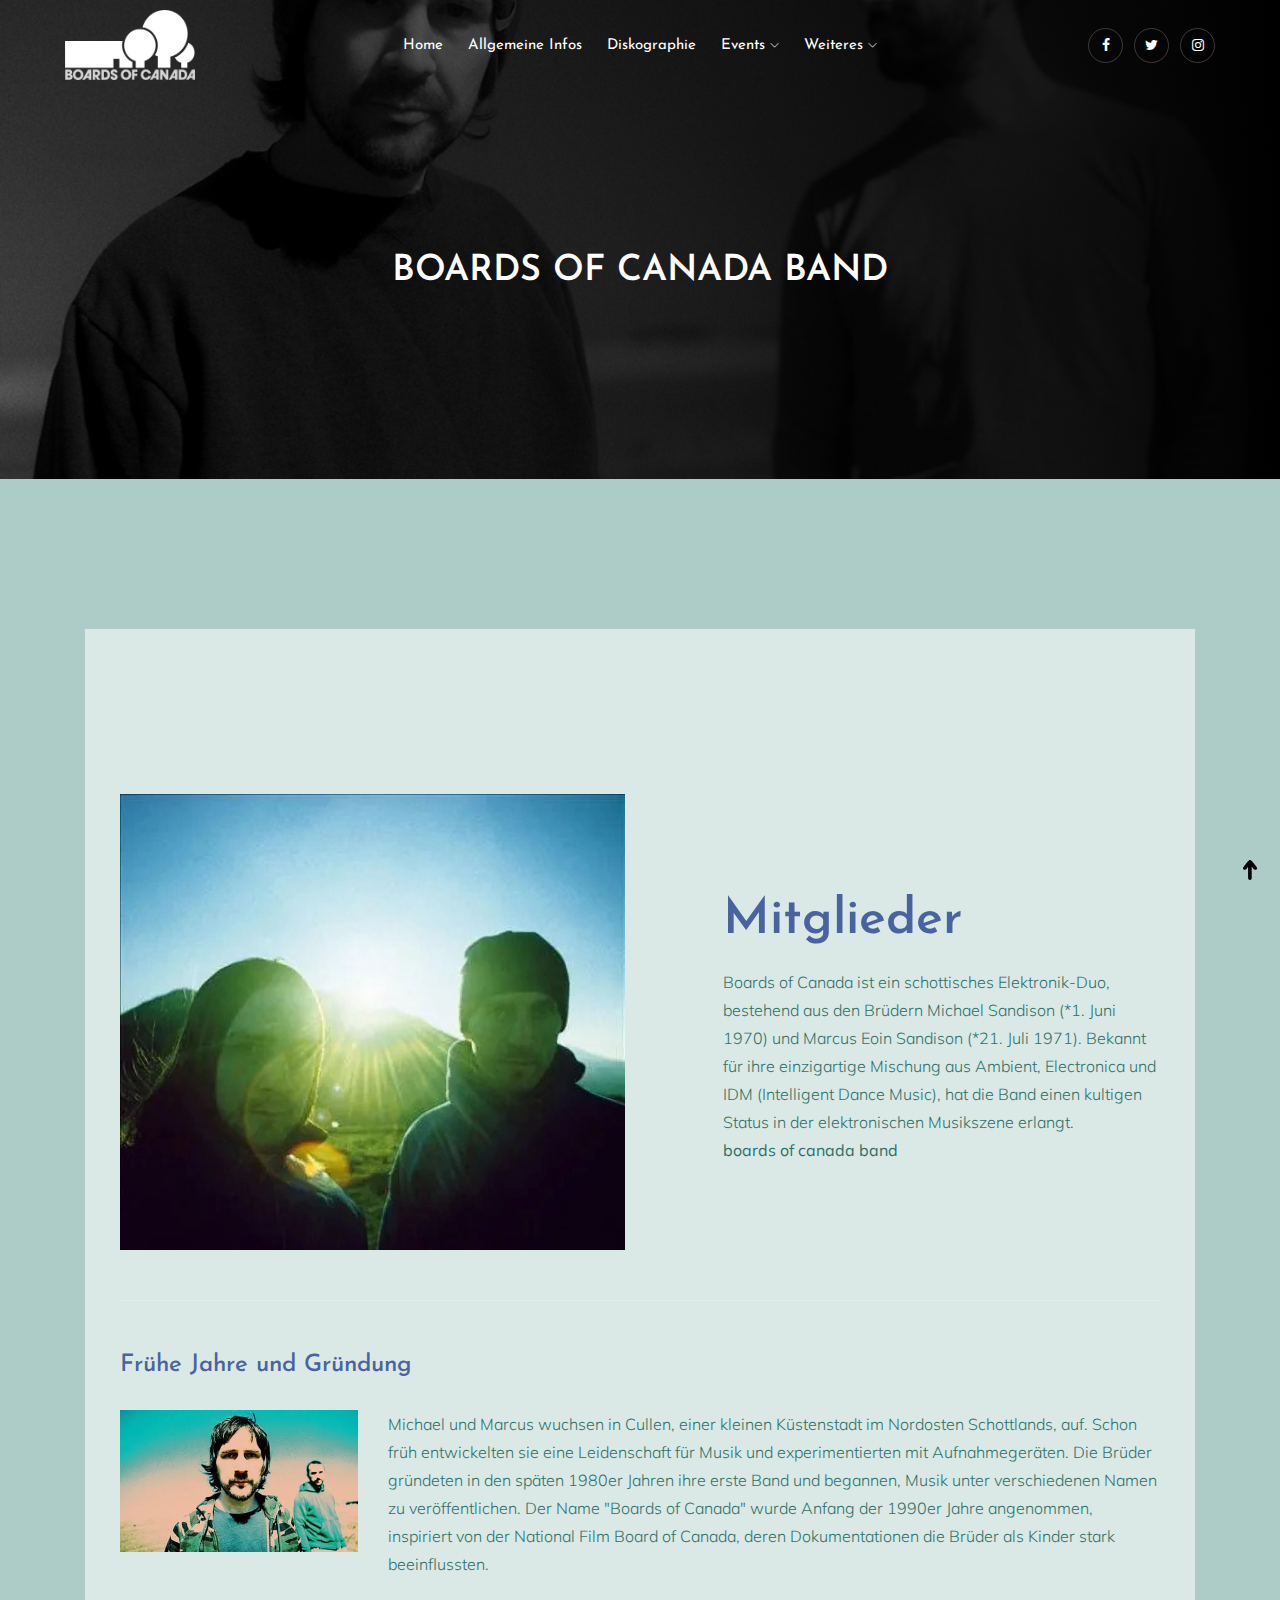
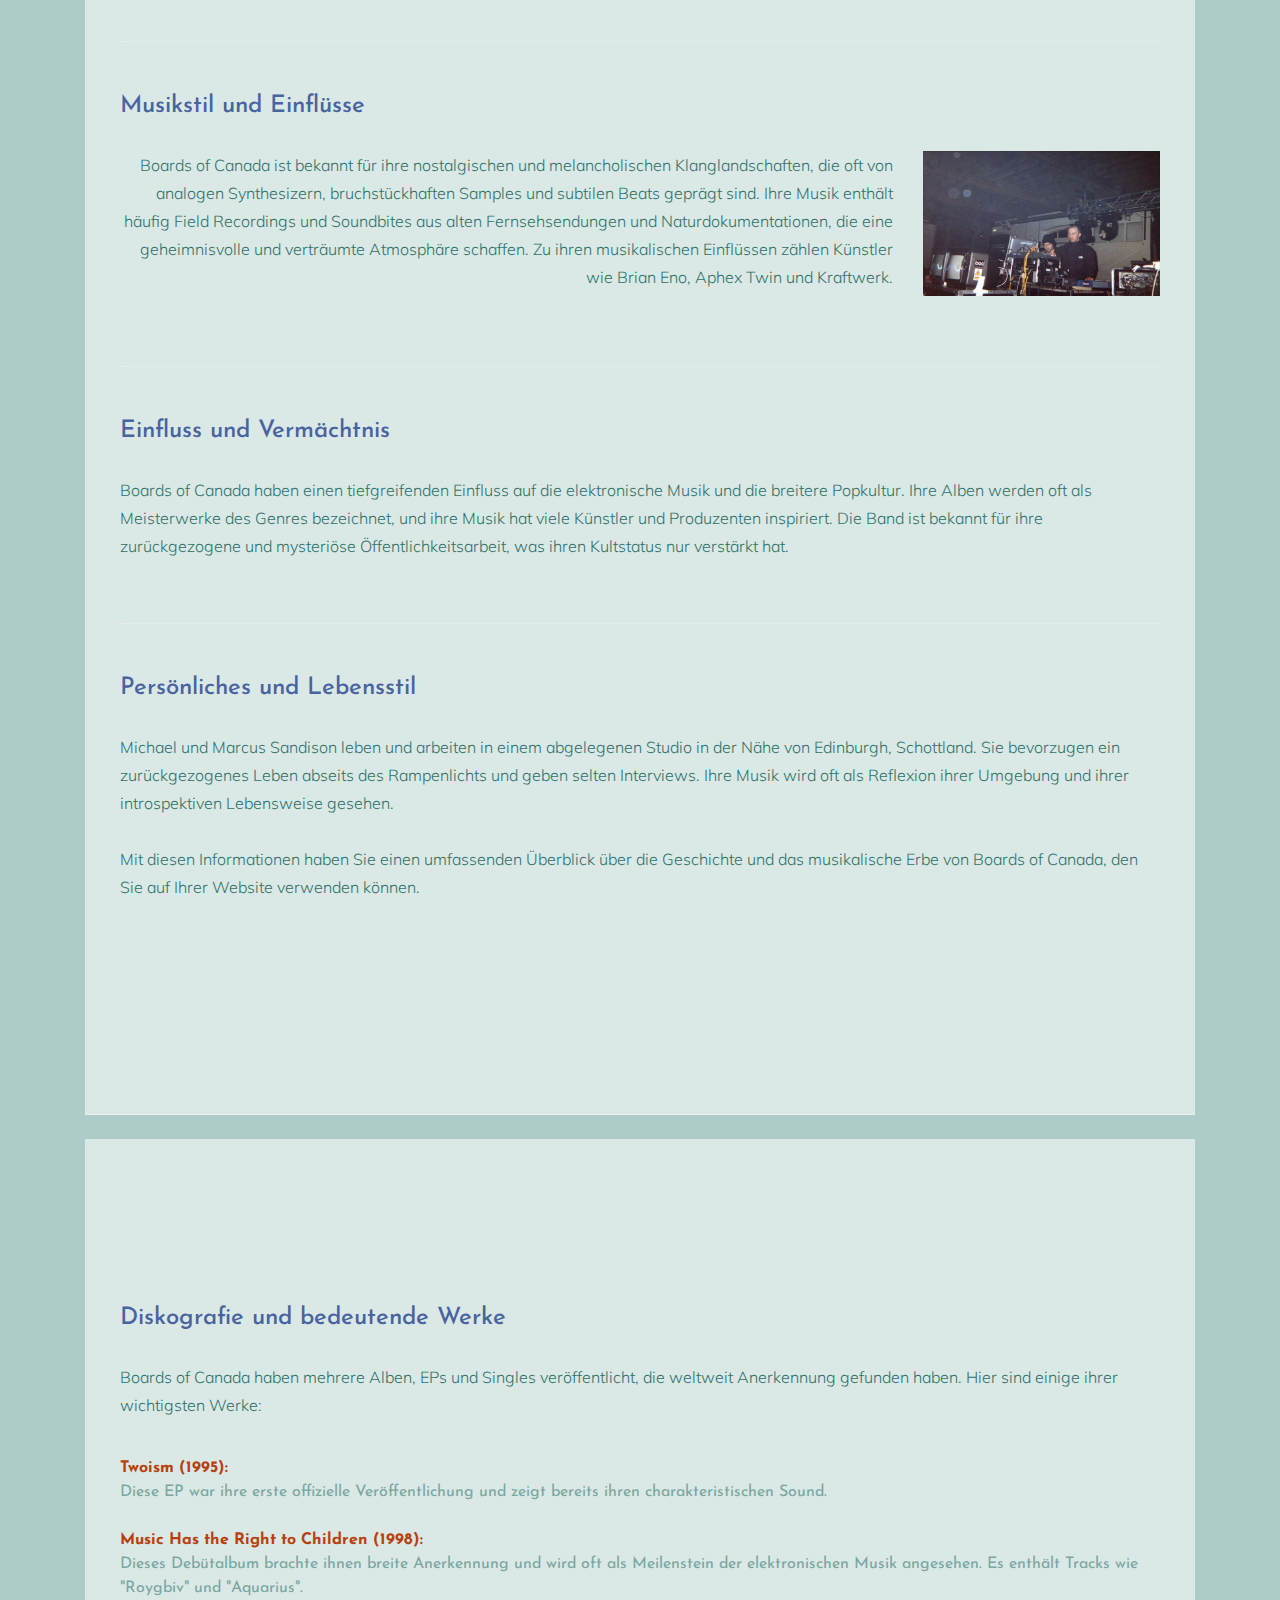
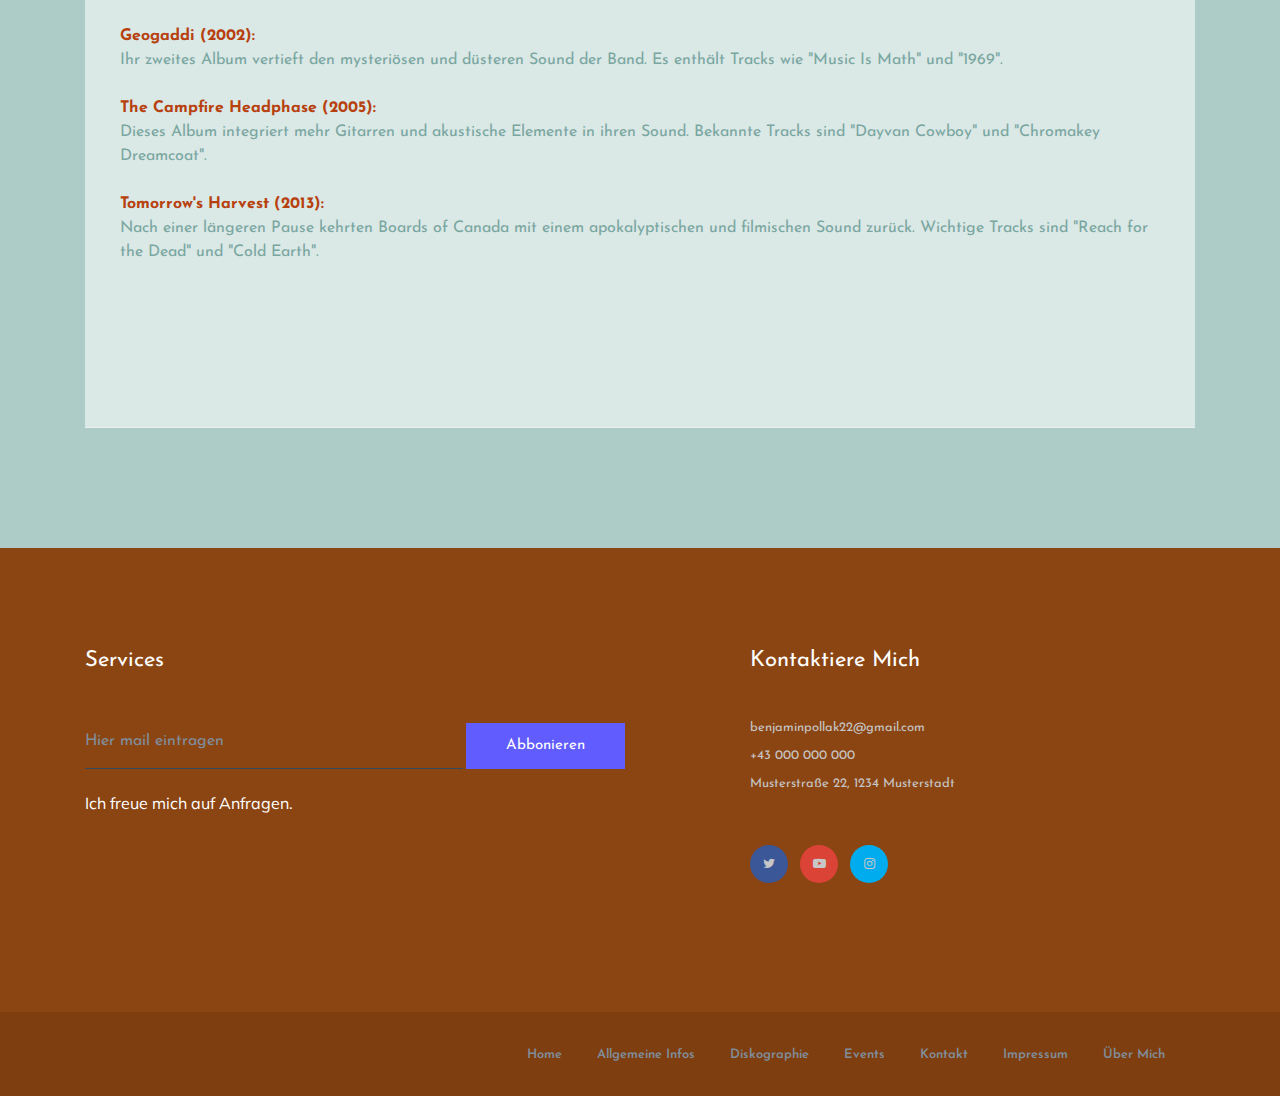
==== about.html @ 8b359d1c "first commit" ====
<!doctype html>
<html lang="zxx">

<head>
    <meta charset="utf-8">
    <meta http-equiv="x-ua-compatible" content="ie=edge">
    <title>Allgemeine Infos | Boards of Canada</title>
    <meta name="description" content="">
    <meta name="viewport" content="width=device-width, initial-scale=1">

    <!-- <link rel="manifest" href="site.webmanifest"> -->
    <link rel="shortcut icon" type="image/x-icon" href="img/logo.png">
    <!-- Place favicon.ico in the root directory -->

    <!-- CSS here -->
    <link rel="stylesheet" href="css/bootstrap.min.css">
    <!-- <link rel="stylesheet" href="css/owl.carousel.min.css"> -->
    <!-- <link rel="stylesheet" href="css/magnific-popup.css"> -->
    <link rel="stylesheet" href="css/font-awesome.min.css">
    <link rel="stylesheet" href="css/themify-icons.css">
    <link rel="stylesheet" href="css/nice-select.css">
    <link rel="stylesheet" href="css/audioplayer.css">
    <link rel="stylesheet" href="css/flaticon.css">
    <link rel="stylesheet" href="css/gijgo.css">
    <link rel="stylesheet" href="css/animate.css">
    <link rel="stylesheet" href="css/slick.css">
    <link rel="stylesheet" href="css/slicknav.css">
    <link rel="stylesheet" href="css/style.css">
    <link rel="stylesheet" href="css/scroll.css">

    <script src="js/scrolltotop.js"></script>
    <script src="js/getcontent.js"></script>
    <script src="https://code.jquery.com/jquery-3.3.1.slim.min.js"
        integrity="sha384-q8i/X+965DzO0rT7abK41JStQIAqVgRVzpbzo5smXKp4YfRvH+8abtTE1Pi6jizo" crossorigin="anonymous">
        </script>
    <script src="js/vendor/modernizr-3.5.0.min.js"></script>
    <script src="js/vendor/jquery-1.12.4.min.js"></script>
    <script src="js/popper.min.js"></script>
    <script src="js/bootstrap.min.js"></script>
    <script src="js/owl.carousel.min.js"></script>
    <script src="js/isotope.pkgd.min.js"></script>
    <script src="js/ajax-form.js"></script>
    <script src="js/waypoints.min.js"></script>
    <script src="js/jquery.counterup.min.js"></script>
    <script src="js/imagesloaded.pkgd.min.js"></script>
    <script src="js/audioplayer.js"></script>
    <script src="js/scrollIt.js"></script>
    <script src="js/jquery.scrollUp.min.js"></script>
    <script src="js/wow.min.js"></script>
    <script src="js/nice-select.min.js"></script>
    <script src="js/jquery.slicknav.min.js"></script>
    <script src="js/jquery.magnific-popup.min.js"></script>
    <script src="js/plugins.js"></script>
    <script src="js/gijgo.min.js"></script>
    <script src="js/slick.min.js"></script>
    <!--contact js-->
    <script src="js/contact.js"></script>
    <script src="js/jquery.ajaxchimp.min.js"></script>
    <script src="js/jquery.form.js"></script>
    <script src="js/jquery.validate.min.js"></script>
    <script src="js/mail-script.js"></script>
    <script src="js/main.js"></script>
    <!-- <link rel="stylesheet" href="css/responsive.css"> -->
</head>

<body>
    <header id="header"></header>

    <!-- bradcam_area  -->
    <div class="bradcam_area breadcam_bg_2">
        <div class="container">
            <div class="row">
                <div class="col-xl-12">
                    <div class="bradcam_text text-center">
                        <h1>Boards of Canada Band</h1>
                    </div>
                </div>
            </div>
        </div>
    </div>
    <!--/ bradcam_area  -->


    <!-- about_area  -->
    <div class="about_area">
        <div class="container box_1170">
            <div class="container box_1170 music_area music_gallery inc_padding">
                <div class="row align-items-center" style="padding: 20px;">
                    <div class="col-xl-6 col-md-6">
                        <div class="about_thumb">
                            <img class="img-fluid" src="img/boardsofcanada_green (1).jpg" alt="">
                        </div>
                    </div>
                    <div class="col-xl-6 col-md-6">
                        <div class="about_info">
                            <h3>Mitglieder</h3>
                            <p>Boards of Canada ist ein schottisches Elektronik-Duo, bestehend aus den Brüdern Michael
                                Sandison (*1. Juni 1970) und Marcus Eoin Sandison (*21. Juli 1971). Bekannt für ihre
                                einzigartige Mischung aus Ambient, Electronica und IDM (Intelligent Dance Music), hat
                                die
                                Band einen kultigen Status in der elektronischen Musikszene erlangt.
                                <br>
                                <strong>boards of canada band</strong>
                                </p>
                        </div>
                    </div>
                    <div class="container box_1170">
                        <div class="section-top-border">
                            <h3 class="mb-30">Frühe Jahre und Gründung</h3>
                            <div class="row">
                                <div class="col-md-3">
                                    <img src="img/boardsofcanada_green_long (1).jpg" alt="" class="img-fluid">
                                </div>
                                <div class="col-md-9 mt-sm-20">
                                    <p>Michael und Marcus wuchsen in Cullen, einer kleinen Küstenstadt im Nordosten
                                        Schottlands,
                                        auf. Schon früh entwickelten sie eine Leidenschaft für Musik und
                                        experimentierten
                                        mit
                                        Aufnahmegeräten. Die Brüder gründeten in den späten 1980er Jahren ihre erste
                                        Band
                                        und
                                        begannen, Musik unter verschiedenen Namen zu veröffentlichen. Der Name "Boards
                                        of
                                        Canada" wurde Anfang der 1990er Jahre angenommen, inspiriert von der National
                                        Film
                                        Board
                                        of Canada, deren Dokumentationen die Brüder als Kinder stark beeinflussten.</p>
                                </div>
                            </div>
                        </div>
                    </div>
                    <div class="container box_1170">
                        <div class="section-top-border">
                            <h3 class="mb-30">Musikstil und Einflüsse</h3>
                            <div class="row">
                                <div class="col-md-9">
                                    <p class="text-right">Boards of Canada ist bekannt für ihre nostalgischen und
                                        melancholischen Klanglandschaften, die oft von analogen Synthesizern,
                                        bruchstückhaften
                                        Samples und subtilen Beats geprägt sind. Ihre Musik enthält häufig Field
                                        Recordings
                                        und
                                        Soundbites aus alten Fernsehsendungen und Naturdokumentationen, die eine
                                        geheimnisvolle
                                        und verträumte Atmosphäre schaffen. Zu ihren musikalischen Einflüssen zählen
                                        Künstler
                                        wie Brian Eno, Aphex Twin und Kraftwerk.
                                    </p>
                                </div>
                                <div class="col-md-3">
                                    <img src="img/Boards_of_Canada_Warp_Lighthouse_Party_1999.jpg" alt=""
                                        class="img-fluid">
                                </div>
                            </div>
                        </div>
                    </div>
                    <div class="container box_1170">
                        <div class="section-top-border">
                            <h3 class="mb-30">Einfluss und Vermächtnis</h3>
                            <div class="row">
                                <div class="col-md-12 mt-sm-20">
                                    <p>Boards of Canada haben einen tiefgreifenden Einfluss auf die elektronische Musik
                                        und
                                        die
                                        breitere Popkultur. Ihre Alben werden oft als Meisterwerke des Genres
                                        bezeichnet,
                                        und
                                        ihre Musik hat viele Künstler und Produzenten inspiriert. Die Band ist bekannt
                                        für
                                        ihre
                                        zurückgezogene und mysteriöse Öffentlichkeitsarbeit, was ihren Kultstatus nur
                                        verstärkt
                                        hat.</p>
                                </div>
                            </div>
                        </div>
                    </div>
                    <div class="container box_1170">
                        <div class="section-top-border">
                            <h3 class="mb-30">Persönliches und Lebensstil</h3>
                            <div class="row">
                                <div class="col-md-12 mt-sm-20">
                                    <p>Michael und Marcus Sandison leben und arbeiten in einem abgelegenen Studio in der
                                        Nähe
                                        von Edinburgh, Schottland. Sie bevorzugen ein zurückgezogenes Leben abseits des
                                        Rampenlichts und geben selten Interviews. Ihre Musik wird oft als Reflexion
                                        ihrer
                                        Umgebung und ihrer introspektiven Lebensweise gesehen.
                                        <br><br>
                                        Mit diesen Informationen haben Sie einen umfassenden Überblick über die
                                        Geschichte
                                        und
                                        das musikalische Erbe von Boards of Canada, den Sie auf Ihrer Website verwenden
                                        können.
                                    </p>
                                </div>
                            </div>
                        </div>
                    </div>
                </div>
            </div>
        </div>
        <br>
        <div class="container box_1170">
            <div class="container box_1170 music_area music_gallery inc_padding">
                <div class="section" style="padding: 20px;">
                    <h3 class="text-heading">Diskografie und bedeutende Werke</h3>
                    <p class="sample-text">
                        Boards of Canada haben mehrere Alben, EPs und Singles veröffentlicht, die weltweit
                        Anerkennung gefunden haben. Hier sind einige ihrer wichtigsten Werke:
                    </p>
                    <br>

                    <ul>
                        <li> <a href="diskographie.html#twoism"><strong>Twoism (1995):</strong></a> <br> Diese EP
                            war ihre erste offizielle Veröffentlichung
                            und zeigt bereits
                            ihren charakteristischen Sound.</li>
                        <br>
                        <li> <a href="diskographie.html#music-has-the-right-to-children"><strong>Music Has the Right
                                    to Children (1998):</strong></a> <br>
                            Dieses Debütalbum brachte ihnen breite
                            Anerkennung und wird oft als Meilenstein der elektronischen Musik angesehen. Es
                            enthält Tracks wie "Roygbiv" und "Aquarius".</li>
                        <br>
                        <li><a href="diskographie.html#geogaddi"><strong>Geogaddi (2002):</strong></a> <br> Ihr zweites
                            Album vertieft den mysteriösen und
                            düsteren Sound der
                            Band. Es enthält Tracks wie "Music Is Math" und "1969".</li>
                        <br>
                        <li><a href="diskographie.html#campfire-headphase"><strong>The Campfire Headphase
                                    (2005):</strong></a> <br> Dieses Album integriert mehr
                            Gitarren und akustische
                            Elemente in ihren Sound. Bekannte Tracks sind "Dayvan Cowboy" und "Chromakey
                            Dreamcoat".</li>
                        <br>
                        <li><a href="diskographie.html#tomorrows-harvest"><strong>Tomorrow's Harvest
                                    (2013):</strong></a> <br> Nach einer längeren Pause kehrten
                            Boards of Canada mit
                            einem apokalyptischen und filmischen Sound zurück. Wichtige Tracks sind "Reach for
                            the Dead" und "Cold Earth".</li>
                    </ul>
                    </p>
                </div>
            </div>
        </div>
    </div>

    <a href="#top" class="scroll-to-top">
        <div class="arrow-up"></div>
    </a>

    <footer id="footer"></footer>

    <script>
        $(function () {
            $('audio').audioPlayer({

            });
        });
    </script>
</body>

</html>
---- css/themify-icons.css ----
@font-face {
	font-family: 'themify';
	src:url('../fonts/themify.eot?-fvbane');
	src:url('../fonts/themify.eot?#iefix-fvbane') format('embedded-opentype'),
		url('../fonts/themify.woff?-fvbane') format('woff'),
		url('../fonts/themify.ttf?-fvbane') format('truetype'),
		url('../fonts/themify.svg?-fvbane#themify') format('svg');
	font-weight: normal;
	font-style: normal;
}

[class^="ti-"], [class*=" ti-"] {
	font-family: 'themify';
	/* speak: none; */
	font-style: normal;
	font-weight: normal;
	font-variant: normal;
	text-transform: none;
	line-height: 1;

	/* Better Font Rendering =========== */
	-webkit-font-smoothing: antialiased;
	-moz-osx-font-smoothing: grayscale;
}

.ti-wand:before {
	content: "\e600";
}
.ti-volume:before {
	content: "\e601";
}
.ti-user:before {
	content: "\e602";
}
.ti-unlock:before {
	content: "\e603";
}
.ti-unlink:before {
	content: "\e604";
}
.ti-trash:before {
	content: "\e605";
}
.ti-thought:before {
	content: "\e606";
}
.ti-target:before {
	content: "\e607";
}
.ti-tag:before {
	content: "\e608";
}
.ti-tablet:before {
	content: "\e609";
}
.ti-star:before {
	content: "\e60a";
}
.ti-spray:before {
	content: "\e60b";
}
.ti-signal:before {
	content: "\e60c";
}
.ti-shopping-cart:before {
	content: "\e60d";
}
.ti-shopping-cart-full:before {
	content: "\e60e";
}
.ti-settings:before {
	content: "\e60f";
}
.ti-search:before {
	content: "\e610";
}
.ti-zoom-in:before {
	content: "\e611";
}
.ti-zoom-out:before {
	content: "\e612";
}
.ti-cut:before {
	content: "\e613";
}
.ti-ruler:before {
	content: "\e614";
}
.ti-ruler-pencil:before {
	content: "\e615";
}
.ti-ruler-alt:before {
	content: "\e616";
}
.ti-bookmark:before {
	content: "\e617";
}
.ti-bookmark-alt:before {
	content: "\e618";
}
.ti-reload:before {
	content: "\e619";
}
.ti-plus:before {
	content: "\e61a";
}
.ti-pin:before {
	content: "\e61b";
}
.ti-pencil:before {
	content: "\e61c";
}
.ti-pencil-alt:before {
	content: "\e61d";
}
.ti-paint-roller:before {
	content: "\e61e";
}
.ti-paint-bucket:before {
	content: "\e61f";
}
.ti-na:before {
	content: "\e620";
}
.ti-mobile:before {
	content: "\e621";
}
.ti-minus:before {
	content: "\e622";
}
.ti-medall:before {
	content: "\e623";
}
.ti-medall-alt:before {
	content: "\e624";
}
.ti-marker:before {
	content: "\e625";
}
.ti-marker-alt:before {
	content: "\e626";
}
.ti-arrow-up:before {
	content: "\e627";
}
.ti-arrow-right:before {
	content: "\e628";
}
.ti-arrow-left:before {
	content: "\e629";
}
.ti-arrow-down:before {
	content: "\e62a";
}
.ti-lock:before {
	content: "\e62b";
}
.ti-location-arrow:before {
	content: "\e62c";
}
.ti-link:before {
	content: "\e62d";
}
.ti-layout:before {
	content: "\e62e";
}
.ti-layers:before {
	content: "\e62f";
}
.ti-layers-alt:before {
	content: "\e630";
}
.ti-key:before {
	content: "\e631";
}
.ti-import:before {
	content: "\e632";
}
.ti-image:before {
	content: "\e633";
}
.ti-heart:before {
	content: "\e634";
}
.ti-heart-broken:before {
	content: "\e635";
}
.ti-hand-stop:before {
	content: "\e636";
}
.ti-hand-open:before {
	content: "\e637";
}
.ti-hand-drag:before {
	content: "\e638";
}
.ti-folder:before {
	content: "\e639";
}
.ti-flag:before {
	content: "\e63a";
}
.ti-flag-alt:before {
	content: "\e63b";
}
.ti-flag-alt-2:before {
	content: "\e63c";
}
.ti-eye:before {
	content: "\e63d";
}
.ti-export:before {
	content: "\e63e";
}
.ti-exchange-vertical:before {
	content: "\e63f";
}
.ti-desktop:before {
	content: "\e640";
}
.ti-cup:before {
	content: "\e641";
}
.ti-crown:before {
	content: "\e642";
}
.ti-comments:before {
	content: "\e643";
}
.ti-comment:before {
	content: "\e644";
}
.ti-comment-alt:before {
	content: "\e645";
}
.ti-close:before {
	content: "\e646";
}
.ti-clip:before {
	content: "\e647";
}
.ti-angle-up:before {
	content: "\e648";
}
.ti-angle-right:before {
	content: "\e649";
}
.ti-angle-left:before {
	content: "\e64a";
}
.ti-angle-down:before {
	content: "\e64b";
}
.ti-check:before {
	content: "\e64c";
}
.ti-check-box:before {
	content: "\e64d";
}
.ti-camera:before {
	content: "\e64e";
}
.ti-announcement:before {
	content: "\e64f";
}
.ti-brush:before {
	content: "\e650";
}
.ti-briefcase:before {
	content: "\e651";
}
.ti-bolt:before {
	content: "\e652";
}
.ti-bolt-alt:before {
	content: "\e653";
}
.ti-blackboard:before {
	content: "\e654";
}
.ti-bag:before {
	content: "\e655";
}
.ti-move:before {
	content: "\e656";
}
.ti-arrows-vertical:before {
	content: "\e657";
}
.ti-arrows-horizontal:before {
	content: "\e658";
}
.ti-fullscreen:before {
	content: "\e659";
}
.ti-arrow-top-right:before {
	content: "\e65a";
}
.ti-arrow-top-left:before {
	content: "\e65b";
}
.ti-arrow-circle-up:before {
	content: "\e65c";
}
.ti-arrow-circle-right:before {
	content: "\e65d";
}
.ti-arrow-circle-left:before {
	content: "\e65e";
}
.ti-arrow-circle-down:before {
	content: "\e65f";
}
.ti-angle-double-up:before {
	content: "\e660";
}
.ti-angle-double-right:before {
	content: "\e661";
}
.ti-angle-double-left:before {
	content: "\e662";
}
.ti-angle-double-down:before {
	content: "\e663";
}
.ti-zip:before {
	content: "\e664";
}
.ti-world:before {
	content: "\e665";
}
.ti-wheelchair:before {
	content: "\e666";
}
.ti-view-list:before {
	content: "\e667";
}
.ti-view-list-alt:before {
	content: "\e668";
}
.ti-view-grid:before {
	content: "\e669";
}
.ti-uppercase:before {
	content: "\e66a";
}
.ti-upload:before {
	content: "\e66b";
}
.ti-underline:before {
	content: "\e66c";
}
.ti-truck:before {
	content: "\e66d";
}
.ti-timer:before {
	content: "\e66e";
}
.ti-ticket:before {
	content: "\e66f";
}
.ti-thumb-up:before {
	content: "\e670";
}
.ti-thumb-down:before {
	content: "\e671";
}
.ti-text:before {
	content: "\e672";
}
.ti-stats-up:before {
	content: "\e673";
}
.ti-stats-down:before {
	content: "\e674";
}
.ti-split-v:before {
	content: "\e675";
}
.ti-split-h:before {
	content: "\e676";
}
.ti-smallcap:before {
	content: "\e677";
}
.ti-shine:before {
	content: "\e678";
}
.ti-shift-right:before {
	content: "\e679";
}
.ti-shift-left:before {
	content: "\e67a";
}
.ti-shield:before {
	content: "\e67b";
}
.ti-notepad:before {
	content: "\e67c";
}
.ti-server:before {
	content: "\e67d";
}
.ti-quote-right:before {
	content: "\e67e";
}
.ti-quote-left:before {
	content: "\e67f";
}
.ti-pulse:before {
	content: "\e680";
}
.ti-printer:before {
	content: "\e681";
}
.ti-power-off:before {
	content: "\e682";
}
.ti-plug:before {
	content: "\e683";
}
.ti-pie-chart:before {
	content: "\e684";
}
.ti-paragraph:before {
	content: "\e685";
}
.ti-panel:before {
	content: "\e686";
}
.ti-package:before {
	content: "\e687";
}
.ti-music:before {
	content: "\e688";
}
.ti-music-alt:before {
	content: "\e689";
}
.ti-mouse:before {
	content: "\e68a";
}
.ti-mouse-alt:before {
	content: "\e68b";
}
.ti-money:before {
	content: "\e68c";
}
.ti-microphone:before {
	content: "\e68d";
}
.ti-menu:before {
	content: "\e68e";
}
.ti-menu-alt:before {
	content: "\e68f";
}
.ti-map:before {
	content: "\e690";
}
.ti-map-alt:before {
	content: "\e691";
}
.ti-loop:before {
	content: "\e692";
}
.ti-location-pin:before {
	content: "\e693";
}
.ti-list:before {
	content: "\e694";
}
.ti-light-bulb:before {
	content: "\e695";
}
.ti-Italic:before {
	content: "\e696";
}
.ti-info:before {
	content: "\e697";
}
.ti-infinite:before {
	content: "\e698";
}
.ti-id-badge:before {
	content: "\e699";
}
.ti-hummer:before {
	content: "\e69a";
}
.ti-home:before {
	content: "\e69b";
}
.ti-help:before {
	content: "\e69c";
}
.ti-headphone:before {
	content: "\e69d";
}
.ti-harddrives:before {
	content: "\e69e";
}
.ti-harddrive:before {
	content: "\e69f";
}
.ti-gift:before {
	content: "\e6a0";
}
.ti-game:before {
	content: "\e6a1";
}
.ti-filter:before {
	content: "\e6a2";
}
.ti-files:before {
	content: "\e6a3";
}
.ti-file:before {
	content: "\e6a4";
}
.ti-eraser:before {
	content: "\e6a5";
}
.ti-envelope:before {
	content: "\e6a6";
}
.ti-download:before {
	content: "\e6a7";
}
.ti-direction:before {
	content: "\e6a8";
}
.ti-direction-alt:before {
	content: "\e6a9";
}
.ti-dashboard:before {
	content: "\e6aa";
}
.ti-control-stop:before {
	content: "\e6ab";
}
.ti-control-shuffle:before {
	content: "\e6ac";
}
.ti-control-play:before {
	content: "\e6ad";
}
.ti-control-pause:before {
	content: "\e6ae";
}
.ti-control-forward:before {
	content: "\e6af";
}
.ti-control-backward:before {
	content: "\e6b0";
}
.ti-cloud:before {
	content: "\e6b1";
}
.ti-cloud-up:before {
	content: "\e6b2";
}
.ti-cloud-down:before {
	content: "\e6b3";
}
.ti-clipboard:before {
	content: "\e6b4";
}
.ti-car:before {
	content: "\e6b5";
}
.ti-calendar:before {
	content: "\e6b6";
}
.ti-book:before {
	content: "\e6b7";
}
.ti-bell:before {
	content: "\e6b8";
}
.ti-basketball:before {
	content: "\e6b9";
}
.ti-bar-chart:before {
	content: "\e6ba";
}
.ti-bar-chart-alt:before {
	content: "\e6bb";
}
.ti-back-right:before {
	content: "\e6bc";
}
.ti-back-left:before {
	content: "\e6bd";
}
.ti-arrows-corner:before {
	content: "\e6be";
}
.ti-archive:before {
	content: "\e6bf";
}
.ti-anchor:before {
	content: "\e6c0";
}
.ti-align-right:before {
	content: "\e6c1";
}
.ti-align-left:before {
	content: "\e6c2";
}
.ti-align-justify:before {
	content: "\e6c3";
}
.ti-align-center:before {
	content: "\e6c4";
}
.ti-alert:before {
	content: "\e6c5";
}
.ti-alarm-clock:before {
	content: "\e6c6";
}
.ti-agenda:before {
	content: "\e6c7";
}
.ti-write:before {
	content: "\e6c8";
}
.ti-window:before {
	content: "\e6c9";
}
.ti-widgetized:before {
	content: "\e6ca";
}
.ti-widget:before {
	content: "\e6cb";
}
.ti-widget-alt:before {
	content: "\e6cc";
}
.ti-wallet:before {
	content: "\e6cd";
}
.ti-video-clapper:before {
	content: "\e6ce";
}
.ti-video-camera:before {
	content: "\e6cf";
}
.ti-vector:before {
	content: "\e6d0";
}
.ti-themify-logo:before {
	content: "\e6d1";
}
.ti-themify-favicon:before {
	content: "\e6d2";
}
.ti-themify-favicon-alt:before {
	content: "\e6d3";
}
.ti-support:before {
	content: "\e6d4";
}
.ti-stamp:before {
	content: "\e6d5";
}
.ti-split-v-alt:before {
	content: "\e6d6";
}
.ti-slice:before {
	content: "\e6d7";
}
.ti-shortcode:before {
	content: "\e6d8";
}
.ti-shift-right-alt:before {
	content: "\e6d9";
}
.ti-shift-left-alt:before {
	content: "\e6da";
}
.ti-ruler-alt-2:before {
	content: "\e6db";
}
.ti-receipt:before {
	content: "\e6dc";
}
.ti-pin2:before {
	content: "\e6dd";
}
.ti-pin-alt:before {
	content: "\e6de";
}
.ti-pencil-alt2:before {
	content: "\e6df";
}
.ti-palette:before {
	content: "\e6e0";
}
.ti-more:before {
	content: "\e6e1";
}
.ti-more-alt:before {
	content: "\e6e2";
}
.ti-microphone-alt:before {
	content: "\e6e3";
}
.ti-magnet:before {
	content: "\e6e4";
}
.ti-line-double:before {
	content: "\e6e5";
}
.ti-line-dotted:before {
	content: "\e6e6";
}
.ti-line-dashed:before {
	content: "\e6e7";
}
.ti-layout-width-full:before {
	content: "\e6e8";
}
.ti-layout-width-default:before {
	content: "\e6e9";
}
.ti-layout-width-default-alt:before {
	content: "\e6ea";
}
.ti-layout-tab:before {
	content: "\e6eb";
}
.ti-layout-tab-window:before {
	content: "\e6ec";
}
.ti-layout-tab-v:before {
	content: "\e6ed";
}
.ti-layout-tab-min:before {
	content: "\e6ee";
}
.ti-layout-slider:before {
	content: "\e6ef";
}
.ti-layout-slider-alt:before {
	content: "\e6f0";
}
.ti-layout-sidebar-right:before {
	content: "\e6f1";
}
.ti-layout-sidebar-none:before {
	content: "\e6f2";
}
.ti-layout-sidebar-left:before {
	content: "\e6f3";
}
.ti-layout-placeholder:before {
	content: "\e6f4";
}
.ti-layout-menu:before {
	content: "\e6f5";
}
.ti-layout-menu-v:before {
	content: "\e6f6";
}
.ti-layout-menu-separated:before {
	content: "\e6f7";
}
.ti-layout-menu-full:before {
	content: "\e6f8";
}
.ti-layout-media-right-alt:before {
	content: "\e6f9";
}
.ti-layout-media-right:before {
	content: "\e6fa";
}
.ti-layout-media-overlay:before {
	content: "\e6fb";
}
.ti-layout-media-overlay-alt:before {
	content: "\e6fc";
}
.ti-layout-media-overlay-alt-2:before {
	content: "\e6fd";
}
.ti-layout-media-left-alt:before {
	content: "\e6fe";
}
.ti-layout-media-left:before {
	content: "\e6ff";
}
.ti-layout-media-center-alt:before {
	content: "\e700";
}
.ti-layout-media-center:before {
	content: "\e701";
}
.ti-layout-list-thumb:before {
	content: "\e702";
}
.ti-layout-list-thumb-alt:before {
	content: "\e703";
}
.ti-layout-list-post:before {
	content: "\e704";
}
.ti-layout-list-large-image:before {
	content: "\e705";
}
.ti-layout-line-solid:before {
	content: "\e706";
}
.ti-layout-grid4:before {
	content: "\e707";
}
.ti-layout-grid3:before {
	content: "\e708";
}
.ti-layout-grid2:before {
	content: "\e709";
}
.ti-layout-grid2-thumb:before {
	content: "\e70a";
}
.ti-layout-cta-right:before {
	content: "\e70b";
}
.ti-layout-cta-left:before {
	content: "\e70c";
}
.ti-layout-cta-center:before {
	content: "\e70d";
}
.ti-layout-cta-btn-right:before {
	content: "\e70e";
}
.ti-layout-cta-btn-left:before {
	content: "\e70f";
}
.ti-layout-column4:before {
	content: "\e710";
}
.ti-layout-column3:before {
	content: "\e711";
}
.ti-layout-column2:before {
	content: "\e712";
}
.ti-layout-accordion-separated:before {
	content: "\e713";
}
.ti-layout-accordion-merged:before {
	content: "\e714";
}
.ti-layout-accordion-list:before {
	content: "\e715";
}
.ti-ink-pen:before {
	content: "\e716";
}
.ti-info-alt:before {
	content: "\e717";
}
.ti-help-alt:before {
	content: "\e718";
}
.ti-headphone-alt:before {
	content: "\e719";
}
.ti-hand-point-up:before {
	content: "\e71a";
}
.ti-hand-point-right:before {
	content: "\e71b";
}
.ti-hand-point-left:before {
	content: "\e71c";
}
.ti-hand-point-down:before {
	content: "\e71d";
}
.ti-gallery:before {
	content: "\e71e";
}
.ti-face-smile:before {
	content: "\e71f";
}
.ti-face-sad:before {
	content: "\e720";
}
.ti-credit-card:before {
	content: "\e721";
}
.ti-control-skip-forward:before {
	content: "\e722";
}
.ti-control-skip-backward:before {
	content: "\e723";
}
.ti-control-record:before {
	content: "\e724";
}
.ti-control-eject:before {
	content: "\e725";
}
.ti-comments-smiley:before {
	content: "\e726";
}
.ti-brush-alt:before {
	content: "\e727";
}
.ti-youtube:before {
	content: "\e728";
}
.ti-vimeo:before {
	content: "\e729";
}
.ti-twitter:before {
	content: "\e72a";
}
.ti-time:before {
	content: "\e72b";
}
.ti-tumblr:before {
	content: "\e72c";
}
.ti-skype:before {
	content: "\e72d";
}
.ti-share:before {
	content: "\e72e";
}
.ti-share-alt:before {
	content: "\e72f";
}
.ti-rocket:before {
	content: "\e730";
}
.ti-pinterest:before {
	content: "\e731";
}
.ti-new-window:before {
	content: "\e732";
}
.ti-microsoft:before {
	content: "\e733";
}
.ti-list-ol:before {
	content: "\e734";
}
.ti-linkedin:before {
	content: "\e735";
}
.ti-layout-sidebar-2:before {
	content: "\e736";
}
.ti-layout-grid4-alt:before {
	content: "\e737";
}
.ti-layout-grid3-alt:before {
	content: "\e738";
}
.ti-layout-grid2-alt:before {
	content: "\e739";
}
.ti-layout-column4-alt:before {
	content: "\e73a";
}
.ti-layout-column3-alt:before {
	content: "\e73b";
}
.ti-layout-column2-alt:before {
	content: "\e73c";
}
.ti-instagram:before {
	content: "\e73d";
}
.ti-google:before {
	content: "\e73e";
}
.ti-github:before {
	content: "\e73f";
}
.ti-flickr:before {
	content: "\e740";
}
.ti-facebook:before {
	content: "\e741";
}
.ti-dropbox:before {
	content: "\e742";
}
.ti-dribbble:before {
	content: "\e743";
}
.ti-apple:before {
	content: "\e744";
}
.ti-android:before {
	content: "\e745";
}
.ti-save:before {
	content: "\e746";
}
.ti-save-alt:before {
	content: "\e747";
}
.ti-yahoo:before {
	content: "\e748";
}
.ti-wordpress:before {
	content: "\e749";
}
.ti-vimeo-alt:before {
	content: "\e74a";
}
.ti-twitter-alt:before {
	content: "\e74b";
}
.ti-tumblr-alt:before {
	content: "\e74c";
}
.ti-trello:before {
	content: "\e74d";
}
.ti-stack-overflow:before {
	content: "\e74e";
}
.ti-soundcloud:before {
	content: "\e74f";
}
.ti-sharethis:before {
	content: "\e750";
}
.ti-sharethis-alt:before {
	content: "\e751";
}
.ti-reddit:before {
	content: "\e752";
}
.ti-pinterest-alt:before {
	content: "\e753";
}
.ti-microsoft-alt:before {
	content: "\e754";
}
.ti-linux:before {
	content: "\e755";
}
.ti-jsfiddle:before {
	content: "\e756";
}
.ti-joomla:before {
	content: "\e757";
}
.ti-html5:before {
	content: "\e758";
}
.ti-flickr-alt:before {
	content: "\e759";
}
.ti-email:before {
	content: "\e75a";
}
.ti-drupal:before {
	content: "\e75b";
}
.ti-dropbox-alt:before {
	content: "\e75c";
}
.ti-css3:before {
	content: "\e75d";
}
.ti-rss:before {
	content: "\e75e";
}
.ti-rss-alt:before {
	content: "\e75f";
}
---- css/nice-select.css ----
.nice-select {
  -webkit-tap-highlight-color: transparent;
  background-color: #fff;
  border-radius: 5px;
  border: solid 1px #e8e8e8;
  box-sizing: border-box;
  clear: both;
  cursor: pointer;
  display: block;
  float: left;
  font-family: inherit;
  font-size: 14px;
  font-weight: normal;
  height: 42px;
  line-height: 40px;
  outline: none;
  padding-left: 18px;
  padding-right: 30px;
  position: relative;
  text-align: left !important;
  -webkit-transition: all 0.2s ease-in-out;
  transition: all 0.2s ease-in-out;
  -webkit-user-select: none;
     -moz-user-select: none;
      -ms-user-select: none;
          user-select: none;
  white-space: nowrap;
  width: auto; }
  .nice-select:hover {
    border-color: #dbdbdb; }
  .nice-select:active, .nice-select.open, .nice-select:focus {
    border-color: #999; }


  .nice-select.disabled {
    border-color: #ededed;
    color: #999;
    pointer-events: none; }
    .nice-select.disabled:after {
      border-color: #cccccc; }
  .nice-select.wide {
    width: 100%; }
    .nice-select.wide .list {
      left: 0 !important;
      right: 0 !important; }
  .nice-select.right {
    float: right; }
    .nice-select.right .list {
      left: auto;
      right: 0; }
  .nice-select.small {
    font-size: 12px;
    height: 36px;
    line-height: 34px; }
    .nice-select.small:after {
      height: 4px;
      width: 4px; }
    .nice-select.small .option {
      line-height: 34px;
      min-height: 34px; }
  .nice-select .list {
    background-color: #fff;
    border-radius: 5px;
    box-shadow: 0 0 0 1px rgba(68, 68, 68, 0.11);
    box-sizing: border-box;
    margin-top: 4px;
    opacity: 0;
    overflow: hidden;
    padding: 0;
    pointer-events: none;
    position: absolute;
    top: 100%;
    left: 0;
    -webkit-transform-origin: 50% 0;
        -ms-transform-origin: 50% 0;
            transform-origin: 50% 0;
    -webkit-transform: scale(0.75) translateY(-21px);
        -ms-transform: scale(0.75) translateY(-21px);
            transform: scale(0.75) translateY(-21px);
    -webkit-transition: all 0.2s cubic-bezier(0.5, 0, 0, 1.25), opacity 0.15s ease-out;
    transition: all 0.2s cubic-bezier(0.5, 0, 0, 1.25), opacity 0.15s ease-out;
    z-index: 9; }
    .nice-select .list:hover .option:not(:hover) {
      background-color: transparent !important; }
  .nice-select .option {
    cursor: pointer;
    font-weight: 400;
    line-height: 40px;
    list-style: none;
    min-height: 40px;
    outline: none;
    padding-left: 18px;
    padding-right: 29px;
    text-align: left;
    -webkit-transition: all 0.2s;
    transition: all 0.2s; }
    .nice-select .option:hover, .nice-select .option.focus, .nice-select .option.selected.focus {
      background-color: #f6f6f6; }
    .nice-select .option.selected {
      font-weight: bold; }
    .nice-select .option.disabled {
      background-color: transparent;
      color: #999;
      cursor: default; }

.no-csspointerevents .nice-select .list {
  display: none; }

.no-csspointerevents .nice-select.open .list {
  display: block; }





  /* ,,,,,,,,,,,,,,,, */


  .nice-select:after {
    content: "\e64b";
    display: block;
    height: 5px;
    margin-top: -5px;
    pointer-events: none;
    position: absolute;
    right: 30px;
    top: 8px;
    transition: all 0.15s ease-in-out;
    width: 5px;
    font-family: 'themify';
    color: #ddd; }

    .nice-select.open:after {
 }
    .nice-select.open .list {
      opacity: 1;
      pointer-events: auto;
      -webkit-transform: scale(1) translateY(0);
          -ms-transform: scale(1) translateY(0);
              transform: scale(1) translateY(0); }
---- css/audioplayer.css ----
/* RemixDesign | woaichidapi@163.com | Redesigned by JimmyCheung */

.audioplayer {
    display: flex;
    flex-direction: row;
    box-sizing: border-box;
    margin: 1em 0;
    padding: 0 24px;
    width: 100%;
    height: 96px;
    align-items: center;
    border: 1px solid #DDE2E6;
    border-radius: 4px;
    background: #fff;
}

.audioplayer-playpause {
    display: flex;
    justify-content: center;
    align-items: center;
    width: 48px;
    height: 48px;
    border-radius: 50%;
    cursor: pointer;
    transition: all .2s ease-in-out;
}

.audioplayer:not(.audioplayer-playing) .audioplayer-playpause {
    background: rgba(91, 130, 255, 0);
    border: 1px solid #5B82FF;
}

.audioplayer:not(.audioplayer-playing) .audioplayer-playpause:hover {
    background: rgba(91, 130, 255, 0.1);
}

.audioplayer-playing .audioplayer-playpause {
    background: rgba(253, 79, 26, 0);
    border: 1px solid #FD4F1A;
}

.audioplayer-playing .audioplayer-playpause:hover {
    background: rgba(235, 79, 26, 0.1);
}

.audioplayer:not(.audioplayer-playing) .audioplayer-playpause a {
    content: '';
    justify-content: center;
    width: 0;
    height: 0;
    margin-left: 2px;
    border-top: 7px solid transparent;
    border-right: none;
    border-bottom: 7px solid transparent;
    border-left: 12px solid #0059FF;
}

.audioplayer-playing .audioplayer-playpause a {
    content: '';
    display: flex;
    justify-content: space-between;
    width: 12px;
    height: 14px;
}

.audioplayer-playing .audioplayer-playpause a::before, .audioplayer-playing .audioplayer-playpause a::after {
    content: '';
    width: 4px;
    height: 14px;
    background-color: #FD4F1A;
}

.audioplayer-time {
    display: flex;
    width: 40px;
    justify-content:center;
    font-size: 12px;
    color: rgba(51, 51 ,51, .6)
}

.audioplayer-time-current {
    margin-left: 24px;
}

.audioplayer-time-duration {
    margin-right: 24px;
}

.audioplayer-bar {
    position: relative;
    display: flex;
    margin: 0 12px;
    height: 12px;
    flex-basis: 0;
    flex-grow: 1;
    cursor: pointer;
}

.audioplayer-bar::before {
    content: '';
    position: absolute;
    top: 5px;
    width: 100%;
    height: 2px;
    background-color: #DDE2E6;
}

.audioplayer-bar > div {
    position: absolute;
    left: 0;
    top: 5px;
}
.audioplayer-bar-loaded {
    z-index: 1;
    height: 2px;
    background: #BEC8D2;
}

.audioplayer-bar-played {
    flex-direction: row-reverse;
    z-index: 2;
    height: 2px;
    background: -webkit-linear-gradient(left,#0059FF,#09B1FA);
}

.audioplayer-bar-played::after {
    display: flex;
    position: absolute;
    content: '';
    box-sizing: border-box;
    top: -5px;
    right: -1px;
    margin-right: -5px;
    width: 12px;
    height: 12px;
    background-color: #fff;
    border-radius: 6px;
}

.audioplayer:not(.audioplayer-playing) .audioplayer-bar-played::after {
    border: 2px solid #BEC8D2;
}

.audioplayer-playing .audioplayer-bar-played::after {
    border: 2px solid #0059FF;

}

.audioplayer-volume {
    display: flex;
    align-items: center;
}

.audioplayer-volume-button {
    display: flex;
    align-items: center;
    width: 24px;
    height: 24px;
    cursor: pointer;
}

.audioplayer-volume-button a {
    display: flex;
    width: 6px;
    height: 8px;
    background-color: #9A9FB0;
    position: relative;
}

.audioplayer-volume-button a:before, .audioplayer-volume-button a:after {
    content: '';
    position: absolute;
}

.audioplayer-volume-button a:before {
    width: 0;
    height: 0;
    border-top: 8px solid transparent;
    border-right: 9px solid #9A9FB0;
    border-bottom: 8px solid transparent;
    border-left: none;
    top: -4px;
}

.audioplayer:not(.audioplayer-mute) .audioplayer-volume-button a:after {
    left: 10px;
    top: -2px;
    width: 6px;
    height: 6px;
    border: 6px double #9A9FB0;
    border-width: 6px 6px 0 0;
    border-radius: 0 12px 0 0;
    transform: rotate(45deg);
}

.audioplayer-mute .audioplayer-volume-button a {
    background-color: #FD4F1A;
}

.audioplayer-mute .audioplayer-volume-button a:before {
    border-right: 9px solid #FD4F1A;
}

.audioplayer-volume-adjust {
    display: flex;
    align-items: center;
    margin-left: 8px;
}

.audioplayer-volume-adjust > div {
    position: relative;
    display: flex;
    width: 60px;
    height: 2px;
    cursor: pointer;
    background-color: #BEC8D2;
}

.audioplayer-volume-adjust div div {
    position: absolute;
    top: 0;
    left: 0;
    height: 2px;
    background-color: #0059FF;
}

/* responsive | you can change the max-width value to match your theme */

@media screen and (max-width: 679px) {
    .audioplayer-volume-adjust {
        display: none;
    }
}
---- css/flaticon.css ----
/*
  	Flaticon icon font: Flaticon
  	Creation date: 11/11/2019 05:21
  	*/

@font-face {
  font-family: "Flaticon";
  src: url("../fonts/Flaticon.eot");
  src: url("./Flaticon.eot?#iefix") format("embedded-opentype"),
       url("../fonts/Flaticon.woff2") format("woff2"),
       url("../fonts/Flaticon.woff") format("woff"),
       url("../fonts/Flaticon.ttf") format("truetype"),
       url("../fonts/Flaticon.ttf") format("truetype"),
       url("../fonts/Flaticon.svg#Flaticon") format("svg");
  font-weight: normal;
  font-style: normal;
}

@media screen and (-webkit-min-device-pixel-ratio:0) {
  @font-face {
    font-family: "Flaticon";
    src: url("../fonts/Flaticon.svg#Flaticon") format("svg");
  }
}

[class^="flaticon-"]:before, [class*=" flaticon-"]:before,
[class^="flaticon-"]:after, [class*=" flaticon-"]:after {   
  font-family: Flaticon;
        font-size: 14px;
font-style: normal;
}

.flaticon-sound:before { content: "\f100"; }
.flaticon-add:before { content: "\f101"; }
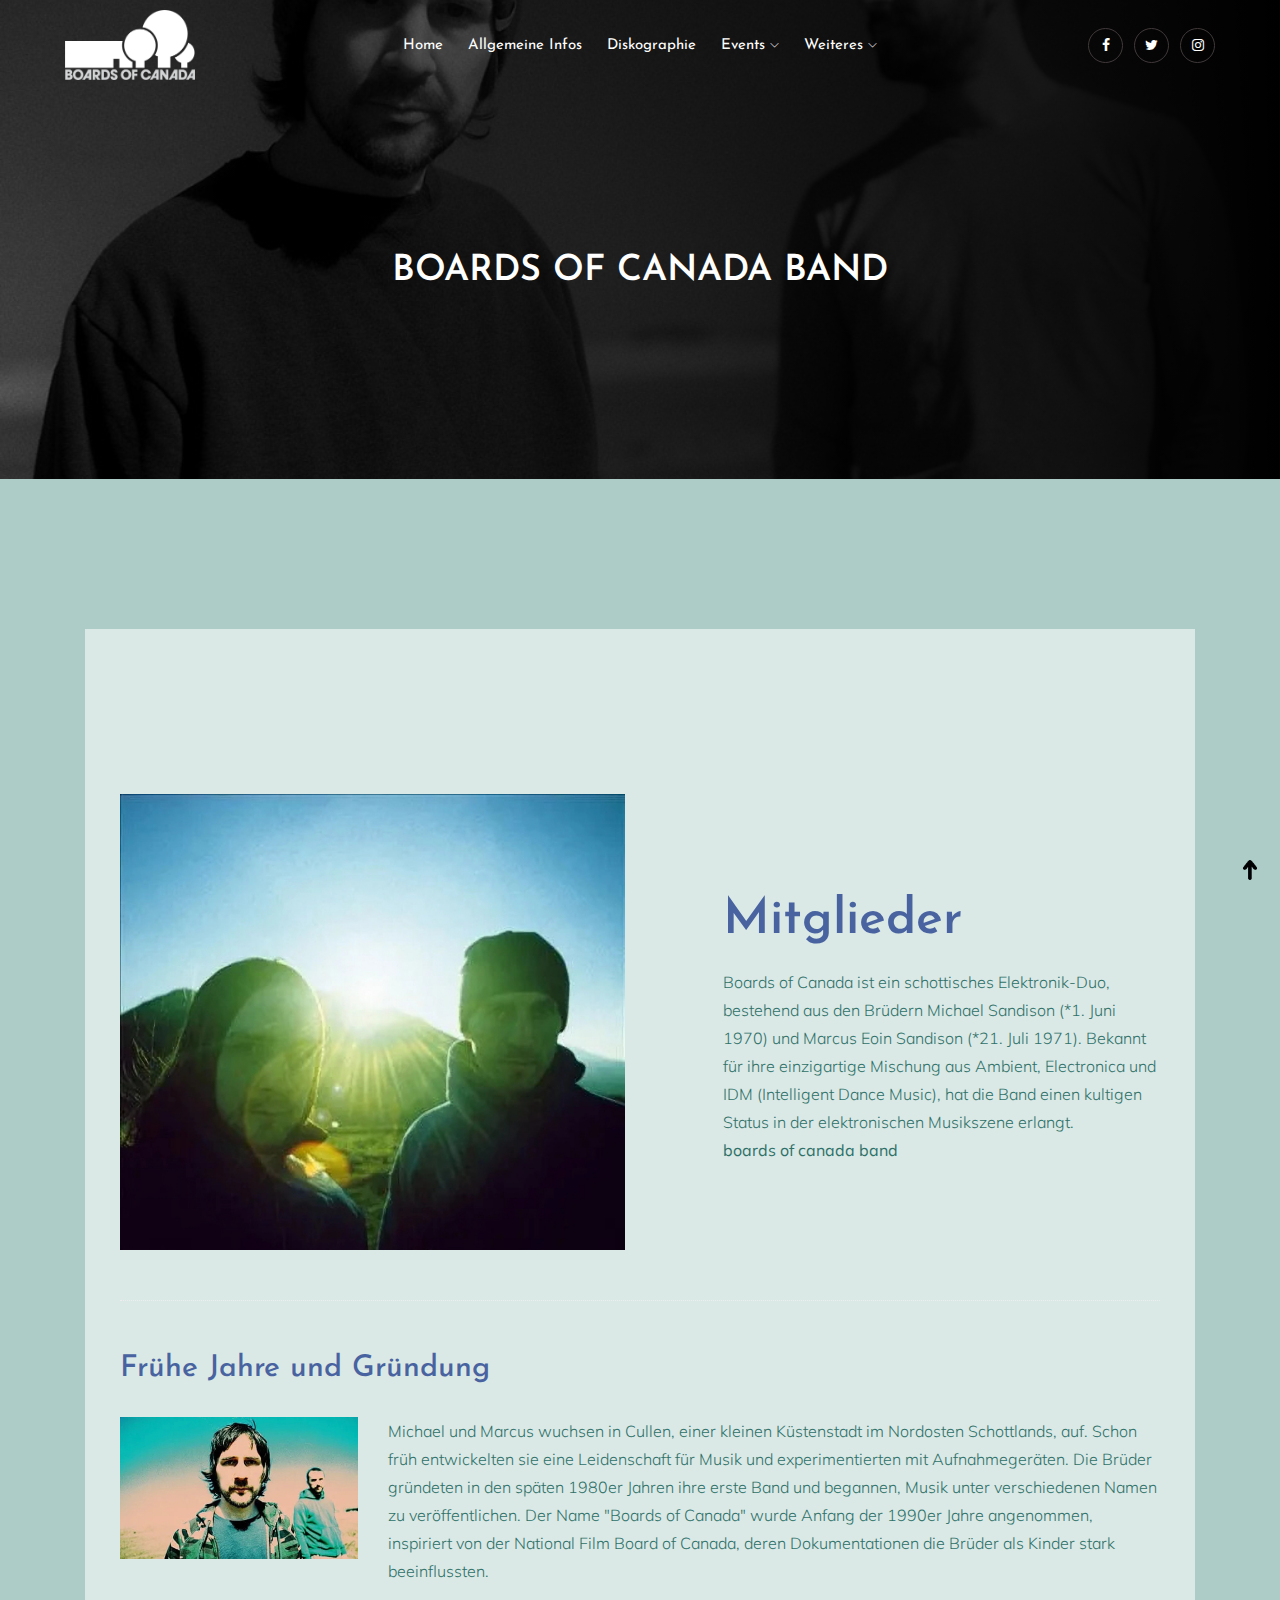
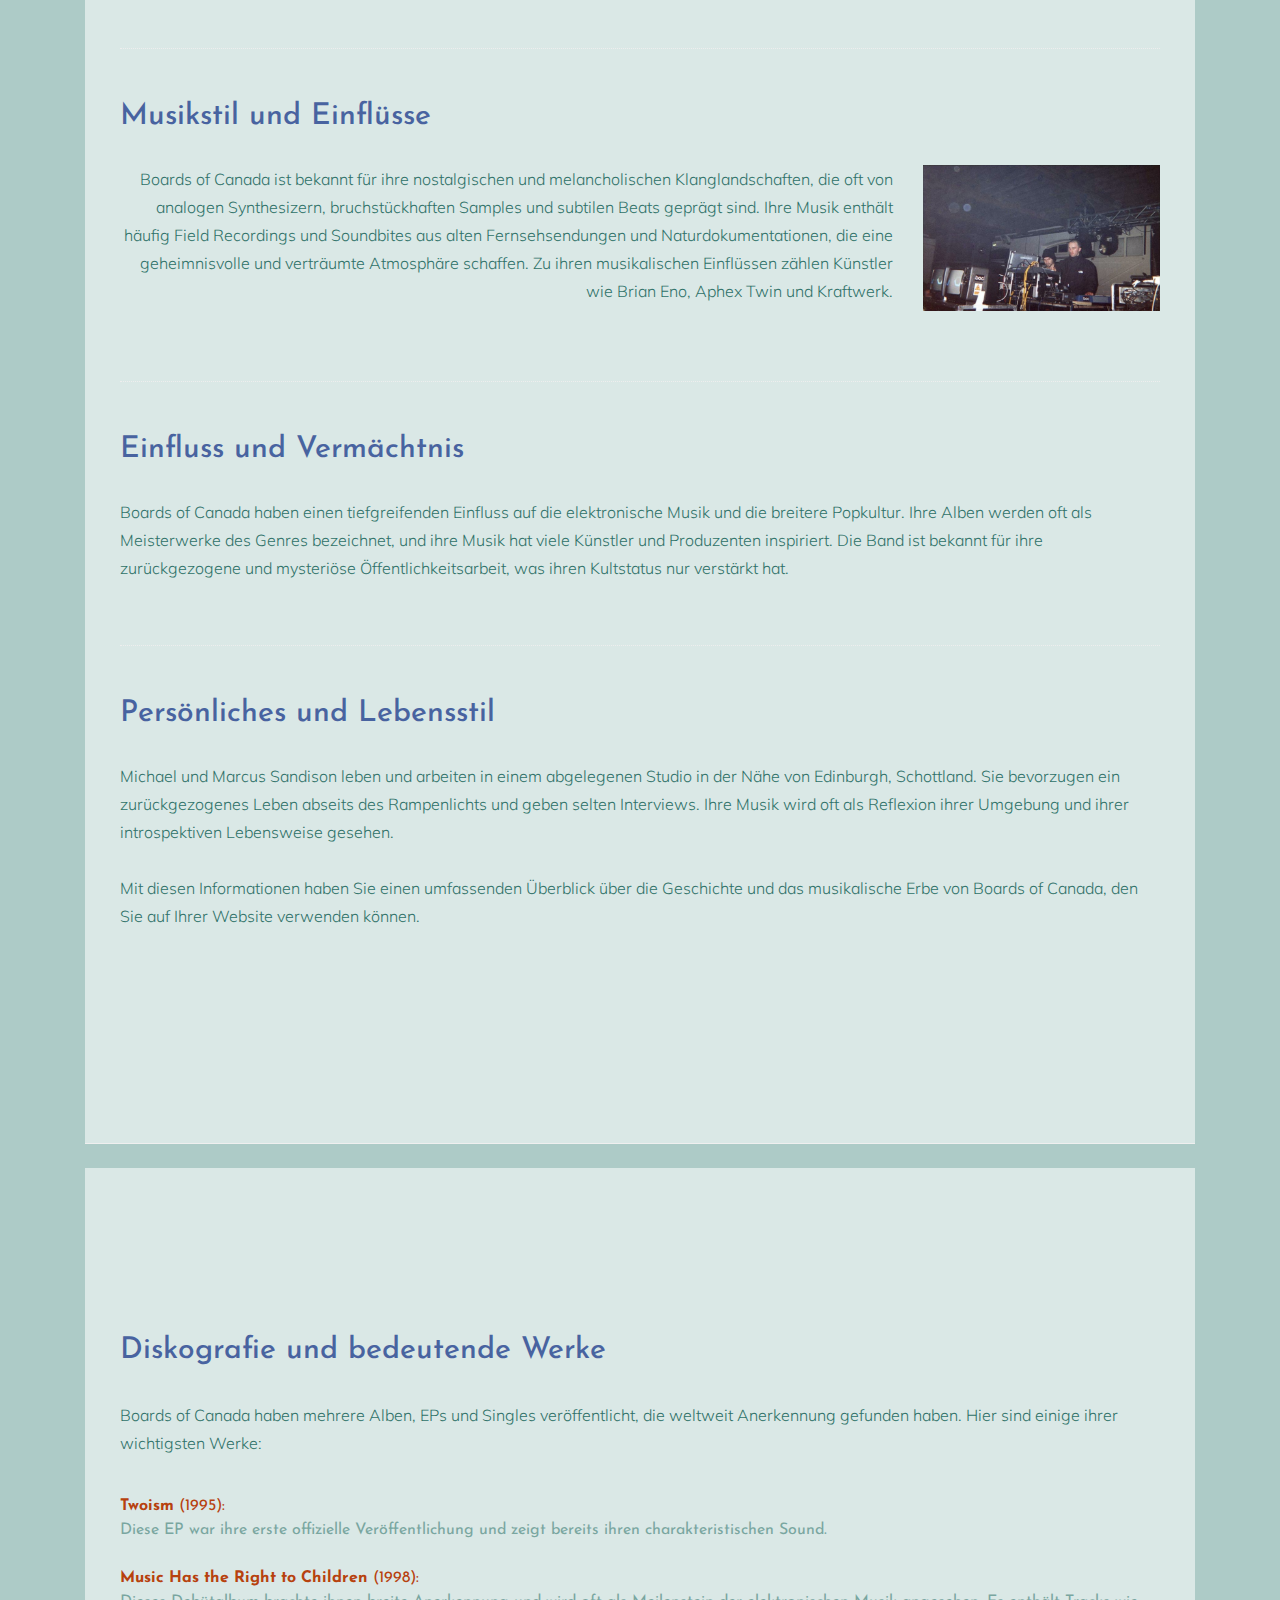
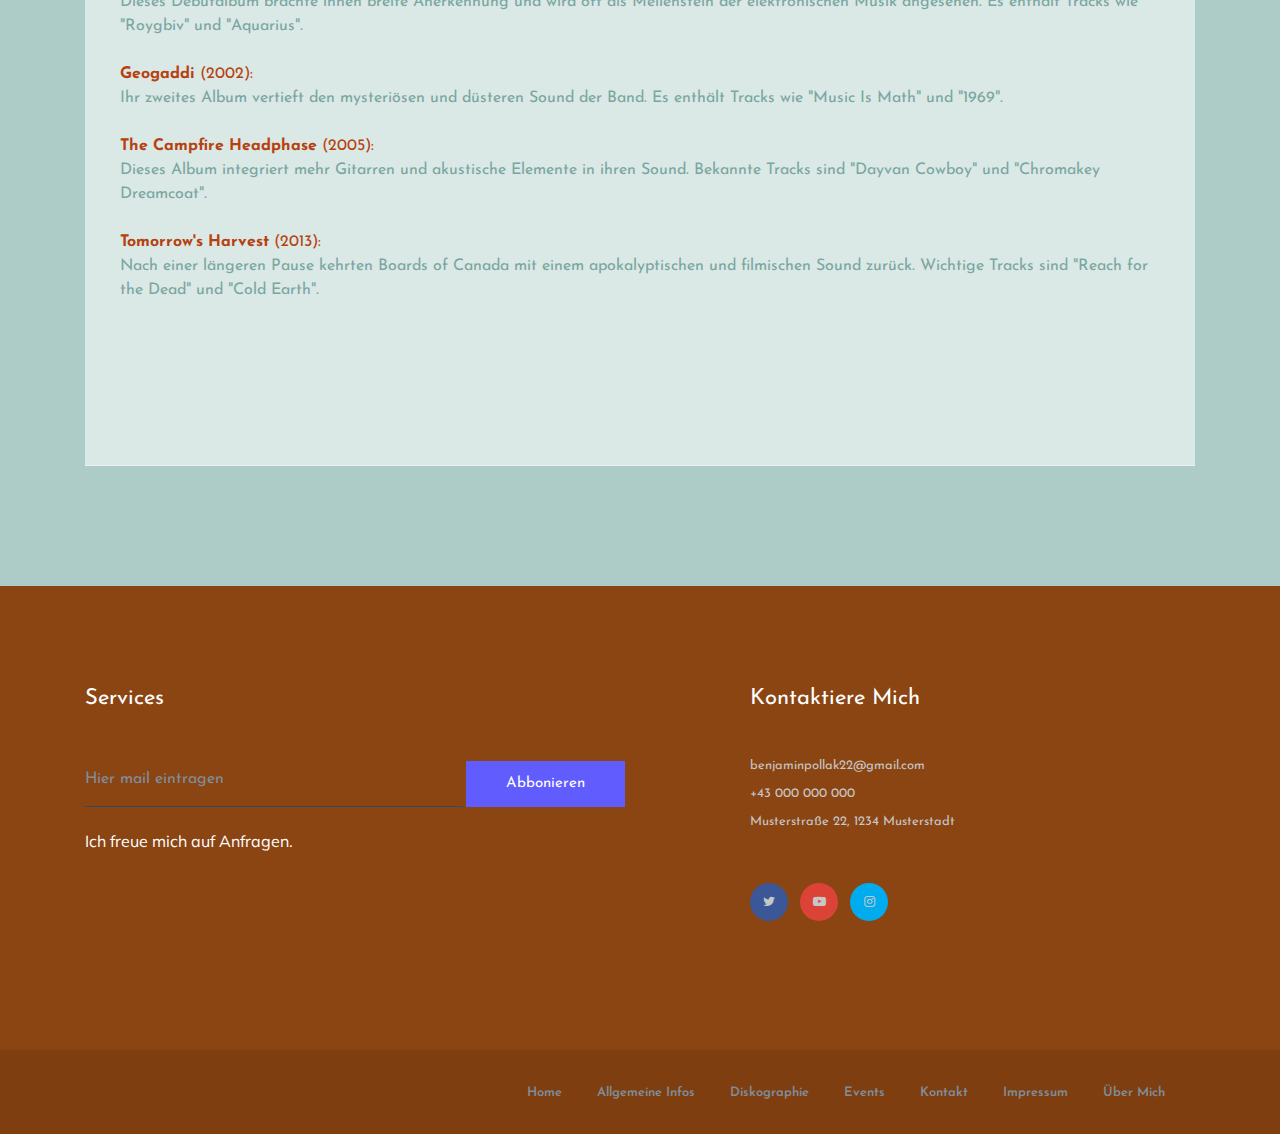
==== commit 0a1882b4: "cleanup, add content" ====
--- a/about.html
+++ b/about.html
@@ -5,7 +5,9 @@
     <meta charset="utf-8">
     <meta http-equiv="x-ua-compatible" content="ie=edge">
     <title>Allgemeine Infos | Boards of Canada</title>
-    <meta name="description" content="">
+    <meta name="description"
+        content="Boards of Canada ist ein schottisches Elektronik-Duo, bestehend aus den Brüdern Michael Sandison und Marcus Eoin Sandison. Erfahren Sie mehr über ihre Geschichte, ihren Musikstil und ihre Diskografie.">
+    <meta name="keywords" content="Boards of Canada, Musik, Elektronik, Ambient, IDM, Kult, Band, Geschichte">
     <meta name="viewport" content="width=device-width, initial-scale=1">
 
     <!-- <link rel="manifest" href="site.webmanifest"> -->
@@ -21,7 +23,7 @@
     <link rel="stylesheet" href="css/nice-select.css">
     <link rel="stylesheet" href="css/audioplayer.css">
     <link rel="stylesheet" href="css/flaticon.css">
-    <link rel="stylesheet" href="css/gijgo.css">
+
     <link rel="stylesheet" href="css/animate.css">
     <link rel="stylesheet" href="css/slick.css">
     <link rel="stylesheet" href="css/slicknav.css">
@@ -51,7 +53,7 @@
     <script src="js/jquery.slicknav.min.js"></script>
     <script src="js/jquery.magnific-popup.min.js"></script>
     <script src="js/plugins.js"></script>
-    <script src="js/gijgo.min.js"></script>
+
     <script src="js/slick.min.js"></script>
     <!--contact js-->
     <script src="js/contact.js"></script>
@@ -86,6 +88,7 @@
         <div class="container box_1170">
             <div class="container box_1170 music_area music_gallery inc_padding">
                 <div class="row align-items-center" style="padding: 20px;">
+
                     <div class="col-xl-6 col-md-6">
                         <div class="about_thumb">
                             <img class="img-fluid" src="img/boardsofcanada_green (1).jpg" alt="">
@@ -93,7 +96,7 @@
                     </div>
                     <div class="col-xl-6 col-md-6">
                         <div class="about_info">
-                            <h3>Mitglieder</h3>
+                            <h2>Mitglieder</h2>
                             <p>Boards of Canada ist ein schottisches Elektronik-Duo, bestehend aus den Brüdern Michael
                                 Sandison (*1. Juni 1970) und Marcus Eoin Sandison (*21. Juli 1971). Bekannt für ihre
                                 einzigartige Mischung aus Ambient, Electronica und IDM (Intelligent Dance Music), hat
@@ -101,12 +104,12 @@
                                 Band einen kultigen Status in der elektronischen Musikszene erlangt.
                                 <br>
                                 <strong>boards of canada band</strong>
-                                </p>
-                        </div>
-                    </div>
-                    <div class="container box_1170">
-                        <div class="section-top-border">
-                            <h3 class="mb-30">Frühe Jahre und Gründung</h3>
+                            </p>
+                        </div>
+                    </div>
+                    <div class="container box_1170">
+                        <div class="section-top-border">
+                            <h2 class="mb-30">Frühe Jahre und Gründung</h2>
                             <div class="row">
                                 <div class="col-md-3">
                                     <img src="img/boardsofcanada_green_long (1).jpg" alt="" class="img-fluid">
@@ -132,7 +135,7 @@
                     </div>
                     <div class="container box_1170">
                         <div class="section-top-border">
-                            <h3 class="mb-30">Musikstil und Einflüsse</h3>
+                            <h2 class="mb-30">Musikstil und Einflüsse</h2>
                             <div class="row">
                                 <div class="col-md-9">
                                     <p class="text-right">Boards of Canada ist bekannt für ihre nostalgischen und
@@ -157,7 +160,7 @@
                     </div>
                     <div class="container box_1170">
                         <div class="section-top-border">
-                            <h3 class="mb-30">Einfluss und Vermächtnis</h3>
+                            <h2 class="mb-30">Einfluss und Vermächtnis</h2>
                             <div class="row">
                                 <div class="col-md-12 mt-sm-20">
                                     <p>Boards of Canada haben einen tiefgreifenden Einfluss auf die elektronische Musik
@@ -178,7 +181,7 @@
                     </div>
                     <div class="container box_1170">
                         <div class="section-top-border">
-                            <h3 class="mb-30">Persönliches und Lebensstil</h3>
+                            <h2 class="mb-30">Persönliches und Lebensstil</h2>
                             <div class="row">
                                 <div class="col-md-12 mt-sm-20">
                                     <p>Michael und Marcus Sandison leben und arbeiten in einem abgelegenen Studio in der
@@ -205,7 +208,8 @@
         <div class="container box_1170">
             <div class="container box_1170 music_area music_gallery inc_padding">
                 <div class="section" style="padding: 20px;">
-                    <h3 class="text-heading">Diskografie und bedeutende Werke</h3>
+                    <h2>Diskografie und bedeutende Werke</h2>
+                    <br>
                     <p class="sample-text">
                         Boards of Canada haben mehrere Alben, EPs und Singles veröffentlicht, die weltweit
                         Anerkennung gefunden haben. Hier sind einige ihrer wichtigsten Werke:
@@ -213,30 +217,30 @@
                     <br>
 
                     <ul>
-                        <li> <a href="diskographie.html#twoism"><strong>Twoism (1995):</strong></a> <br> Diese EP
+                        <li> <a href="diskographie.html#twoism"><strong>Twoism</strong> (1995):</a> <br> Diese EP
                             war ihre erste offizielle Veröffentlichung
                             und zeigt bereits
                             ihren charakteristischen Sound.</li>
                         <br>
                         <li> <a href="diskographie.html#music-has-the-right-to-children"><strong>Music Has the Right
-                                    to Children (1998):</strong></a> <br>
+                                    to Children</strong> (1998):</a> <br>
                             Dieses Debütalbum brachte ihnen breite
                             Anerkennung und wird oft als Meilenstein der elektronischen Musik angesehen. Es
                             enthält Tracks wie "Roygbiv" und "Aquarius".</li>
                         <br>
-                        <li><a href="diskographie.html#geogaddi"><strong>Geogaddi (2002):</strong></a> <br> Ihr zweites
+                        <li><a href="diskographie.html#geogaddi"><strong>Geogaddi</strong> (2002):</a> <br> Ihr zweites
                             Album vertieft den mysteriösen und
                             düsteren Sound der
                             Band. Es enthält Tracks wie "Music Is Math" und "1969".</li>
                         <br>
-                        <li><a href="diskographie.html#campfire-headphase"><strong>The Campfire Headphase
-                                    (2005):</strong></a> <br> Dieses Album integriert mehr
+                        <li><a href="diskographie.html#campfire-headphase"><strong>The Campfire Headphase</strong>
+                                    (2005):</a> <br> Dieses Album integriert mehr
                             Gitarren und akustische
                             Elemente in ihren Sound. Bekannte Tracks sind "Dayvan Cowboy" und "Chromakey
                             Dreamcoat".</li>
                         <br>
-                        <li><a href="diskographie.html#tomorrows-harvest"><strong>Tomorrow's Harvest
-                                    (2013):</strong></a> <br> Nach einer längeren Pause kehrten
+                        <li><a href="diskographie.html#tomorrows-harvest"><strong>Tomorrow's Harvest</strong>
+                                    (2013):</a> <br> Nach einer längeren Pause kehrten
                             Boards of Canada mit
                             einem apokalyptischen und filmischen Sound zurück. Wichtige Tracks sind "Reach for
                             the Dead" und "Cold Earth".</li>
--- a/css/style.css
+++ b/css/style.css
@@ -1452,7 +1452,7 @@
 }
 
 /* line 23, ../../Arafath/CL/Cl November/221. Music/HTML/scss/_about.scss */
-.about_area .about_info h3 {
+.about_area .about_info h2 {
   font-size: 50px;
   font-weight: 600;
   margin-bottom: 0;
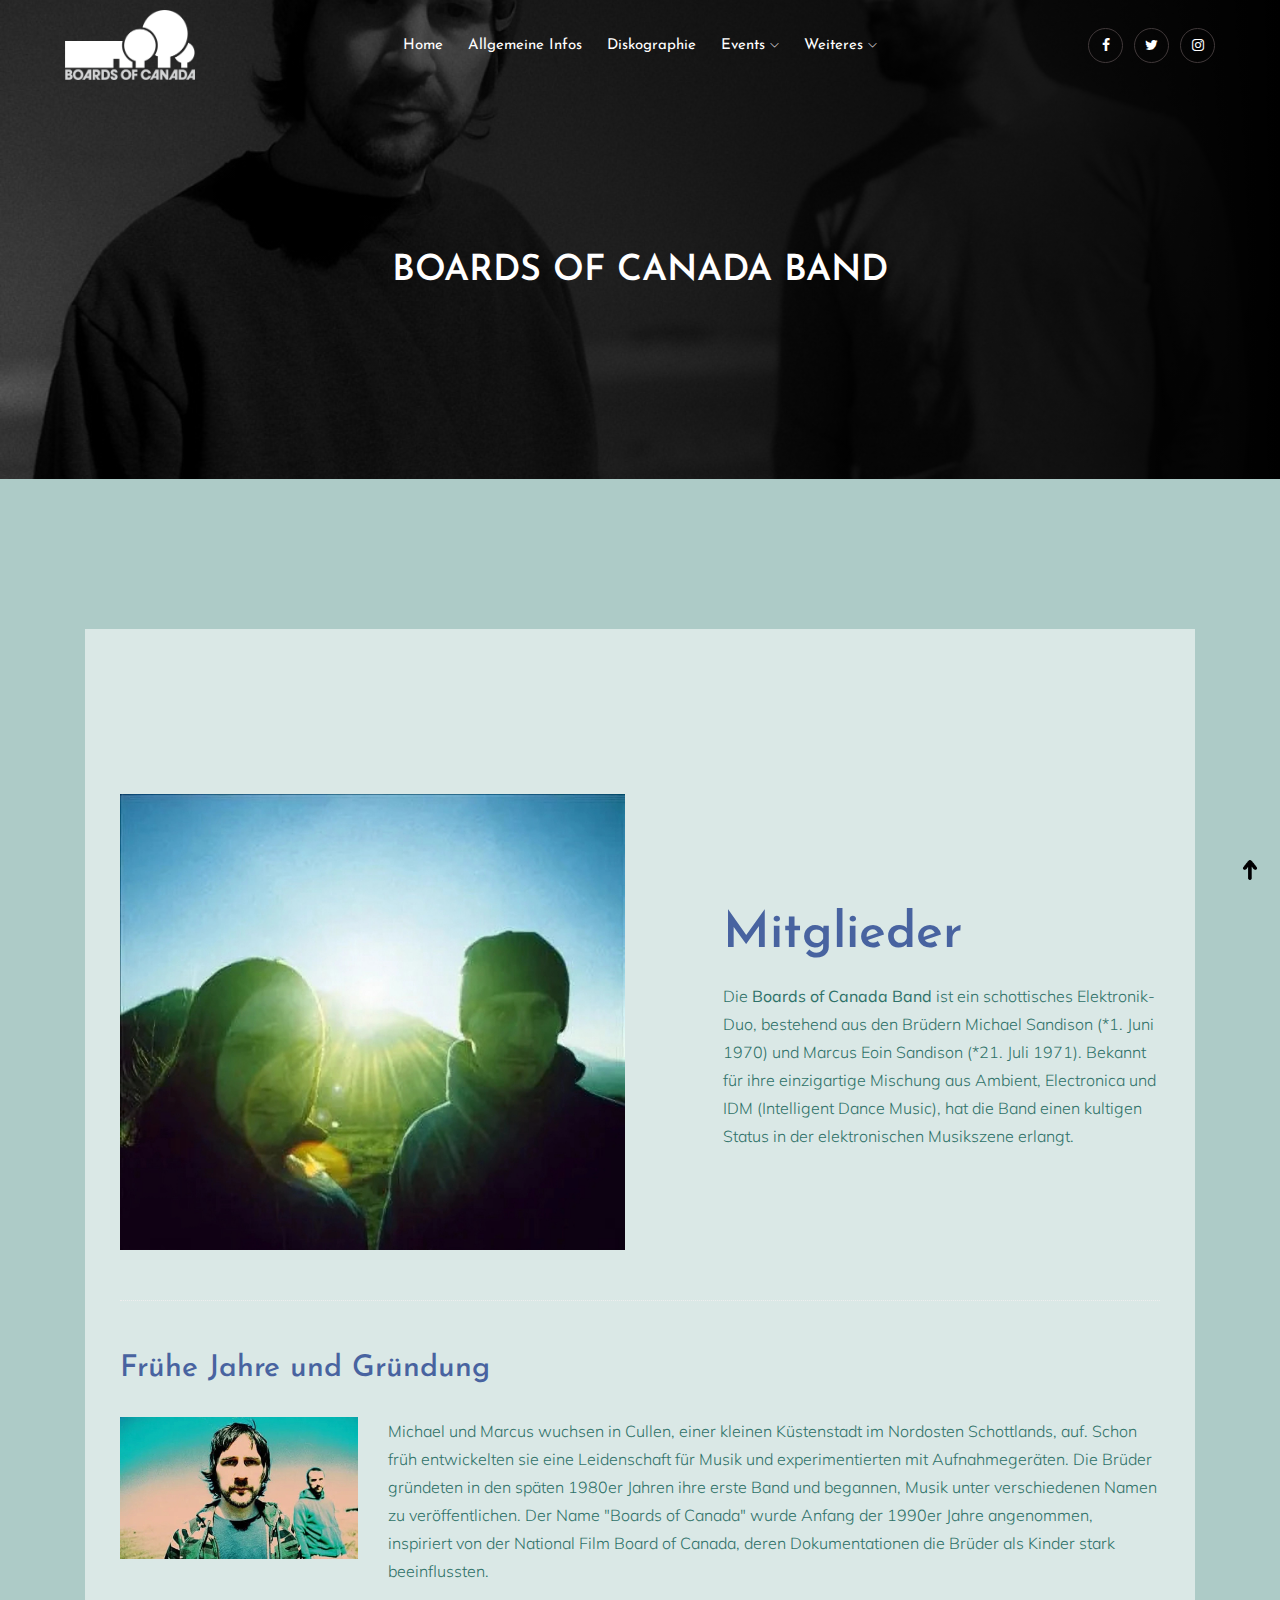
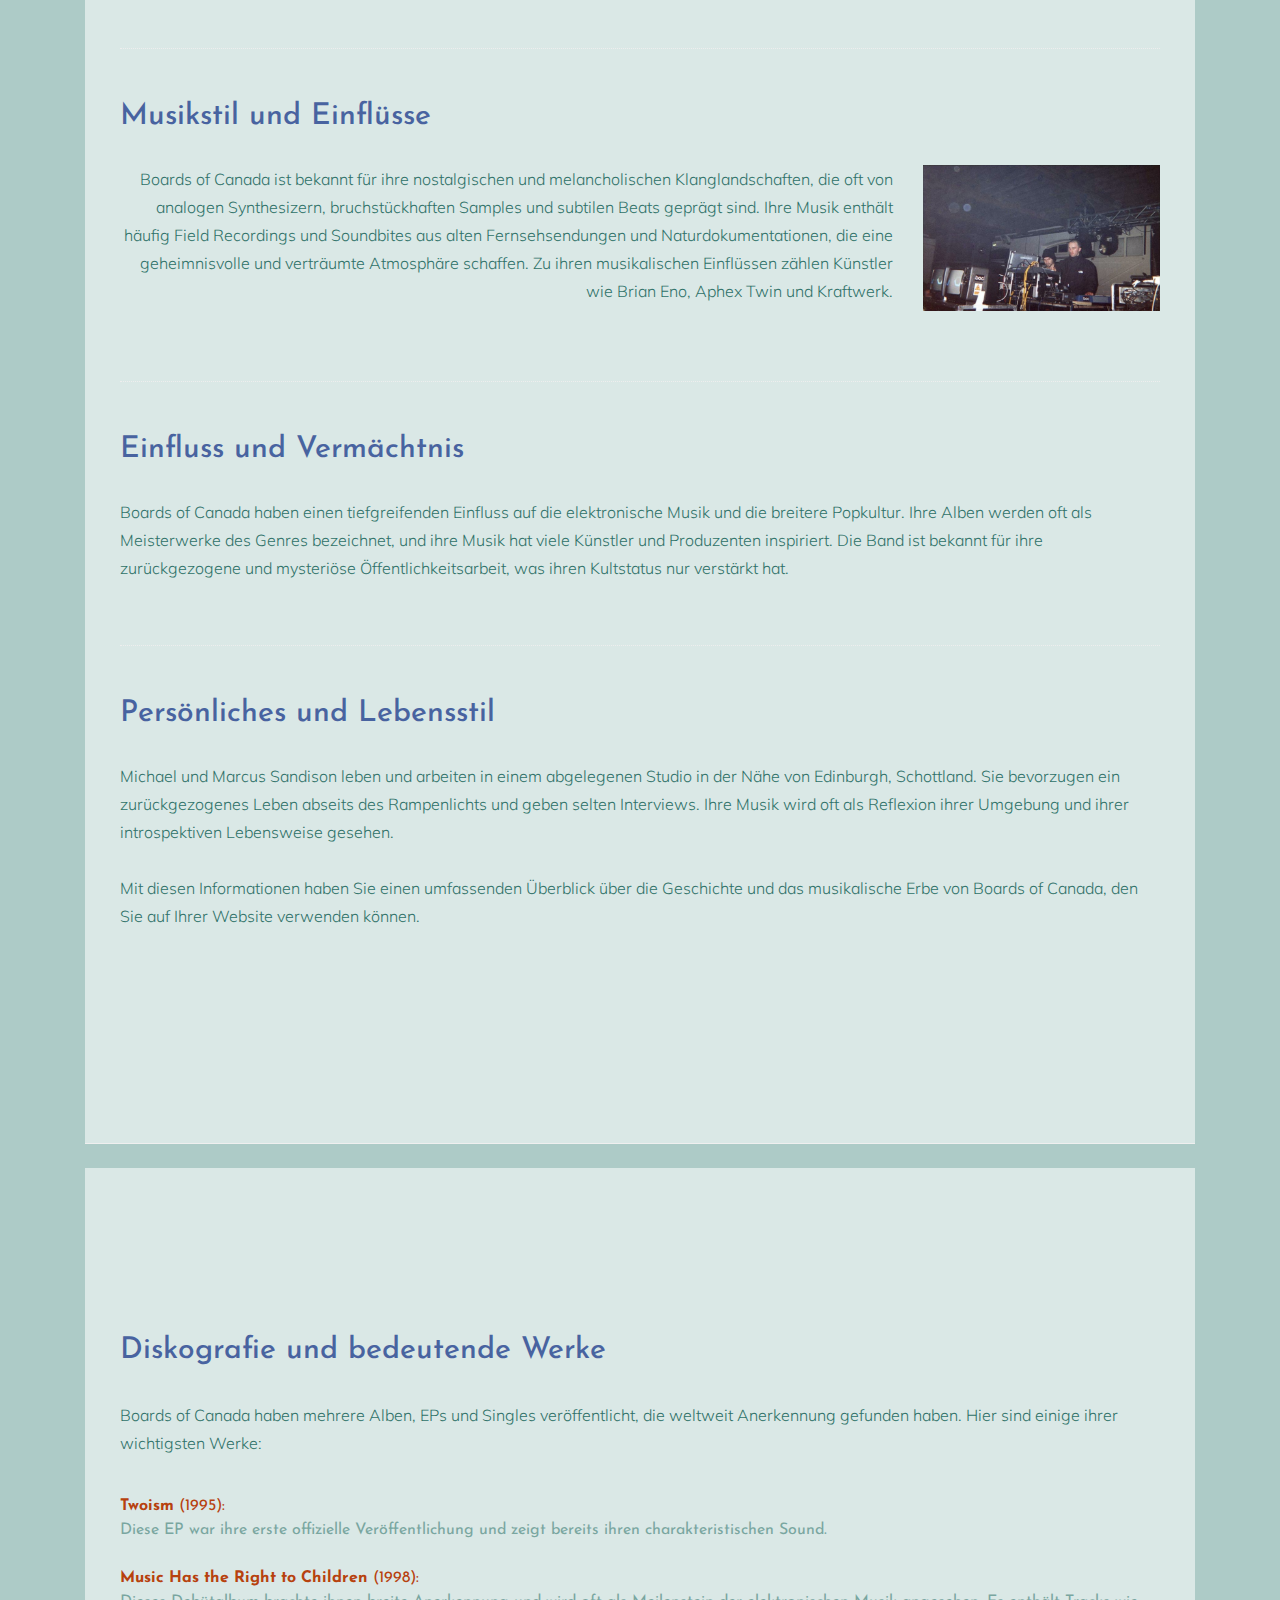
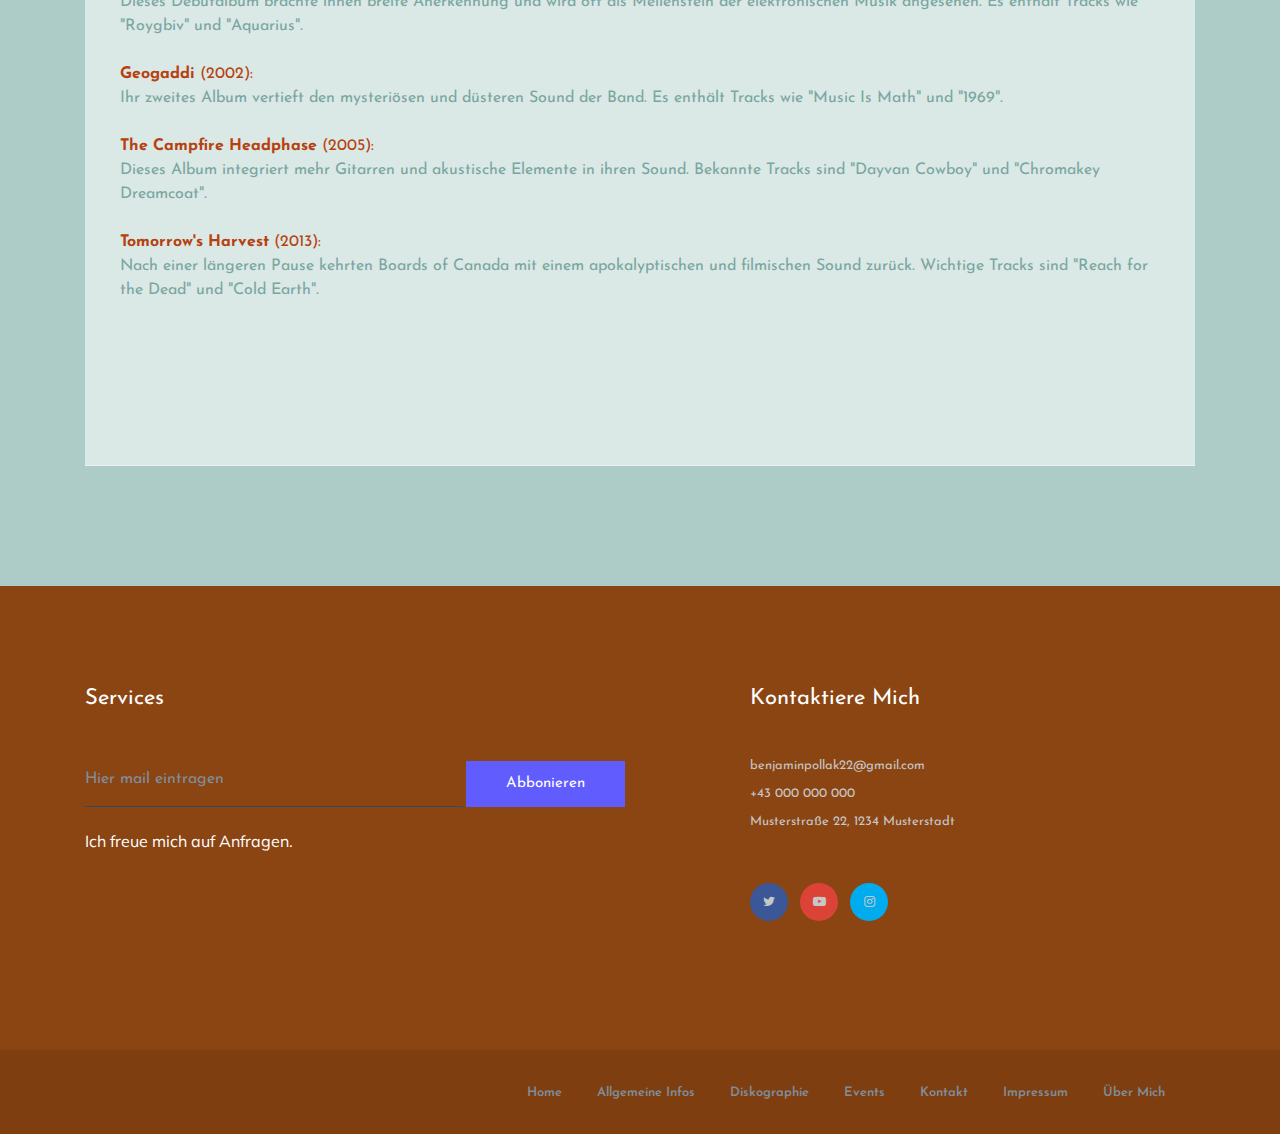
==== commit 7725220b: "add interview" ====
--- a/about.html
+++ b/about.html
@@ -97,13 +97,13 @@
                     <div class="col-xl-6 col-md-6">
                         <div class="about_info">
                             <h2>Mitglieder</h2>
-                            <p>Boards of Canada ist ein schottisches Elektronik-Duo, bestehend aus den Brüdern Michael
+                            <p>Die <strong>Boards of Canada Band</strong> ist ein schottisches Elektronik-Duo, bestehend aus den Brüdern Michael
                                 Sandison (*1. Juni 1970) und Marcus Eoin Sandison (*21. Juli 1971). Bekannt für ihre
                                 einzigartige Mischung aus Ambient, Electronica und IDM (Intelligent Dance Music), hat
                                 die
                                 Band einen kultigen Status in der elektronischen Musikszene erlangt.
                                 <br>
-                                <strong>boards of canada band</strong>
+                                
                             </p>
                         </div>
                     </div>
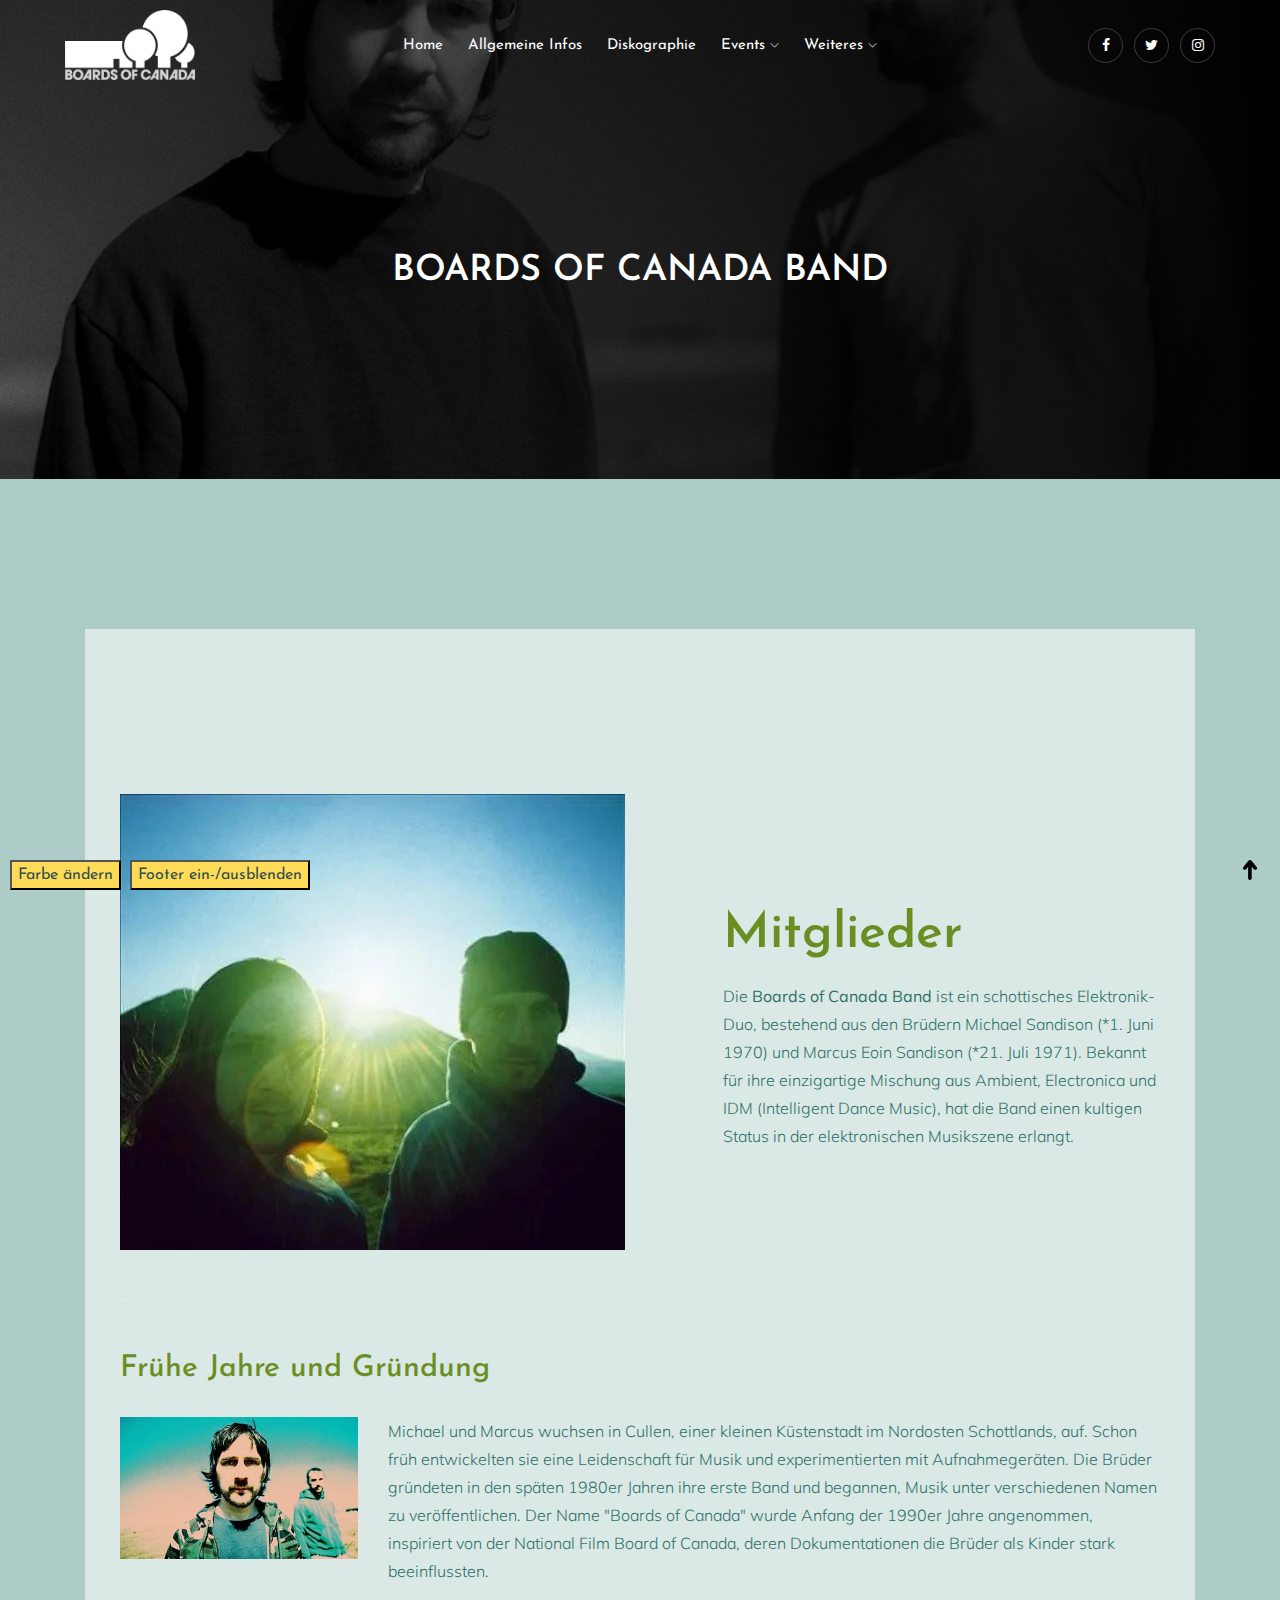
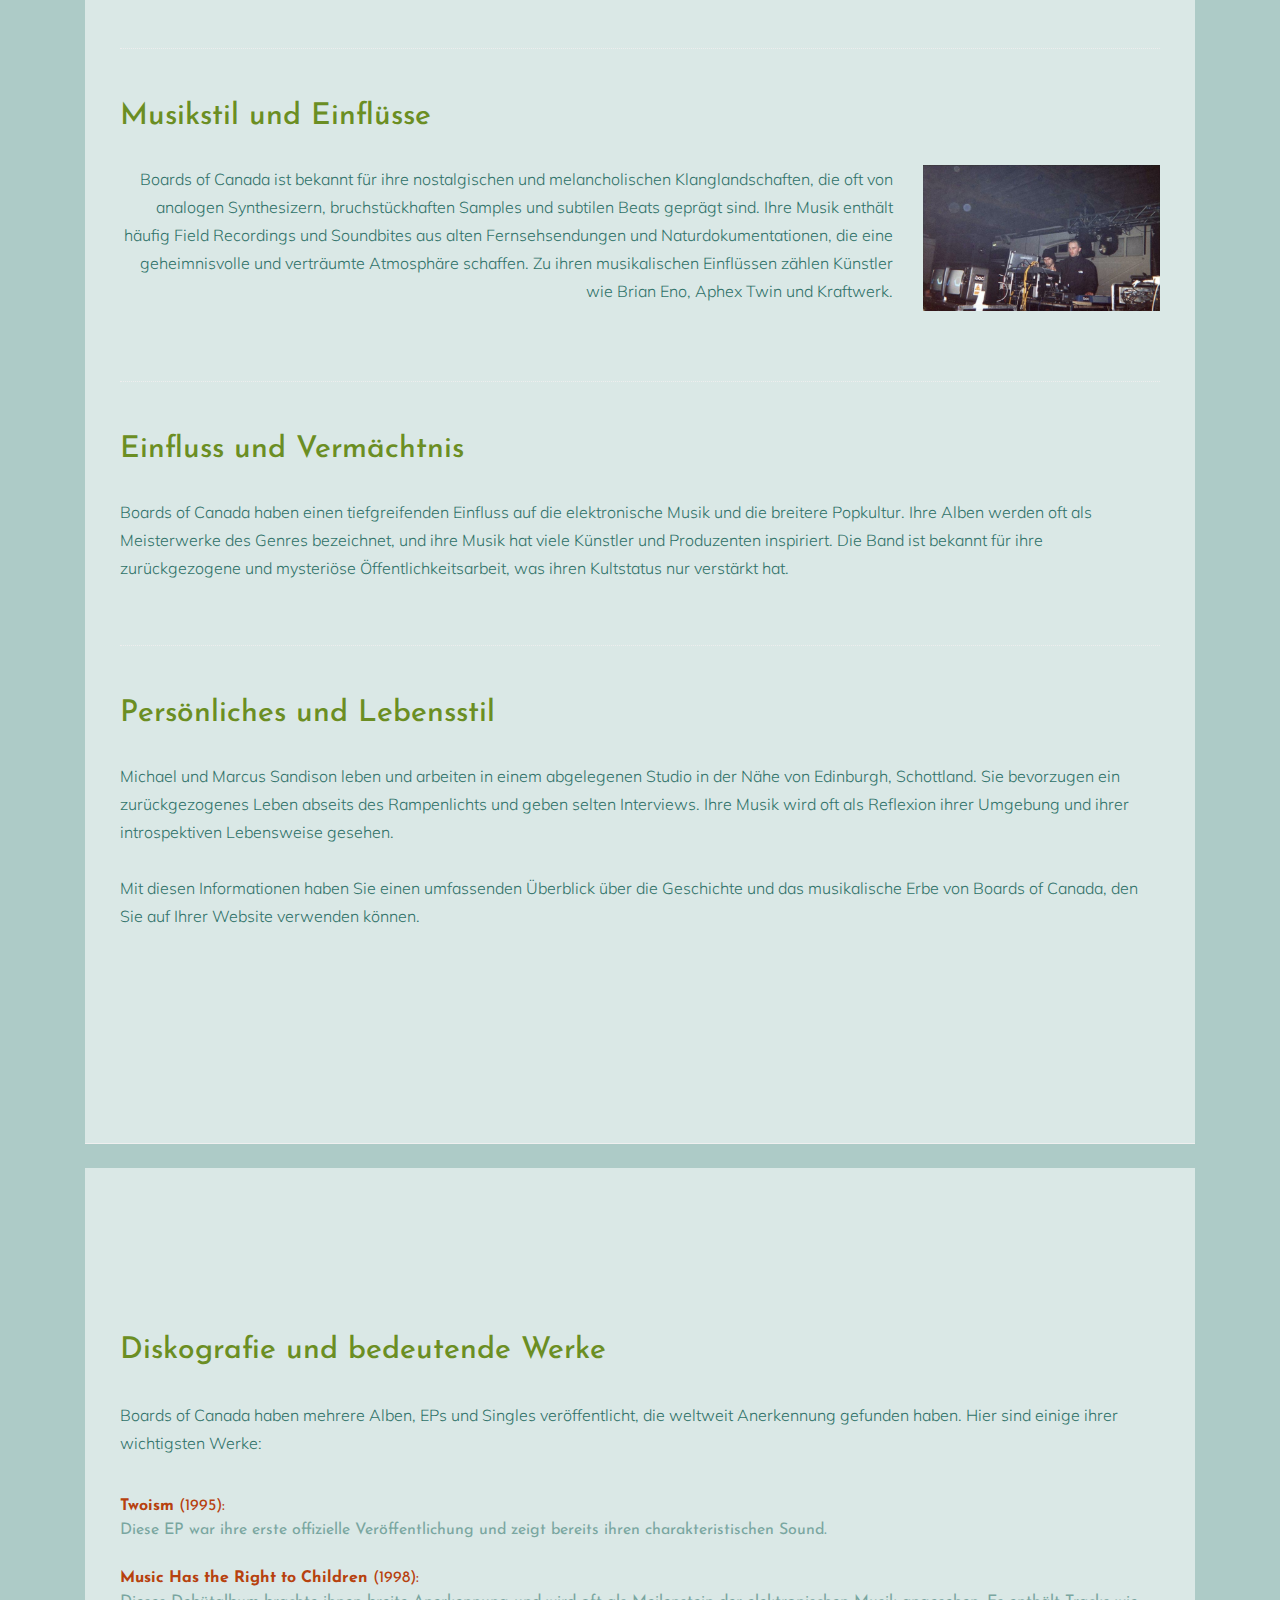
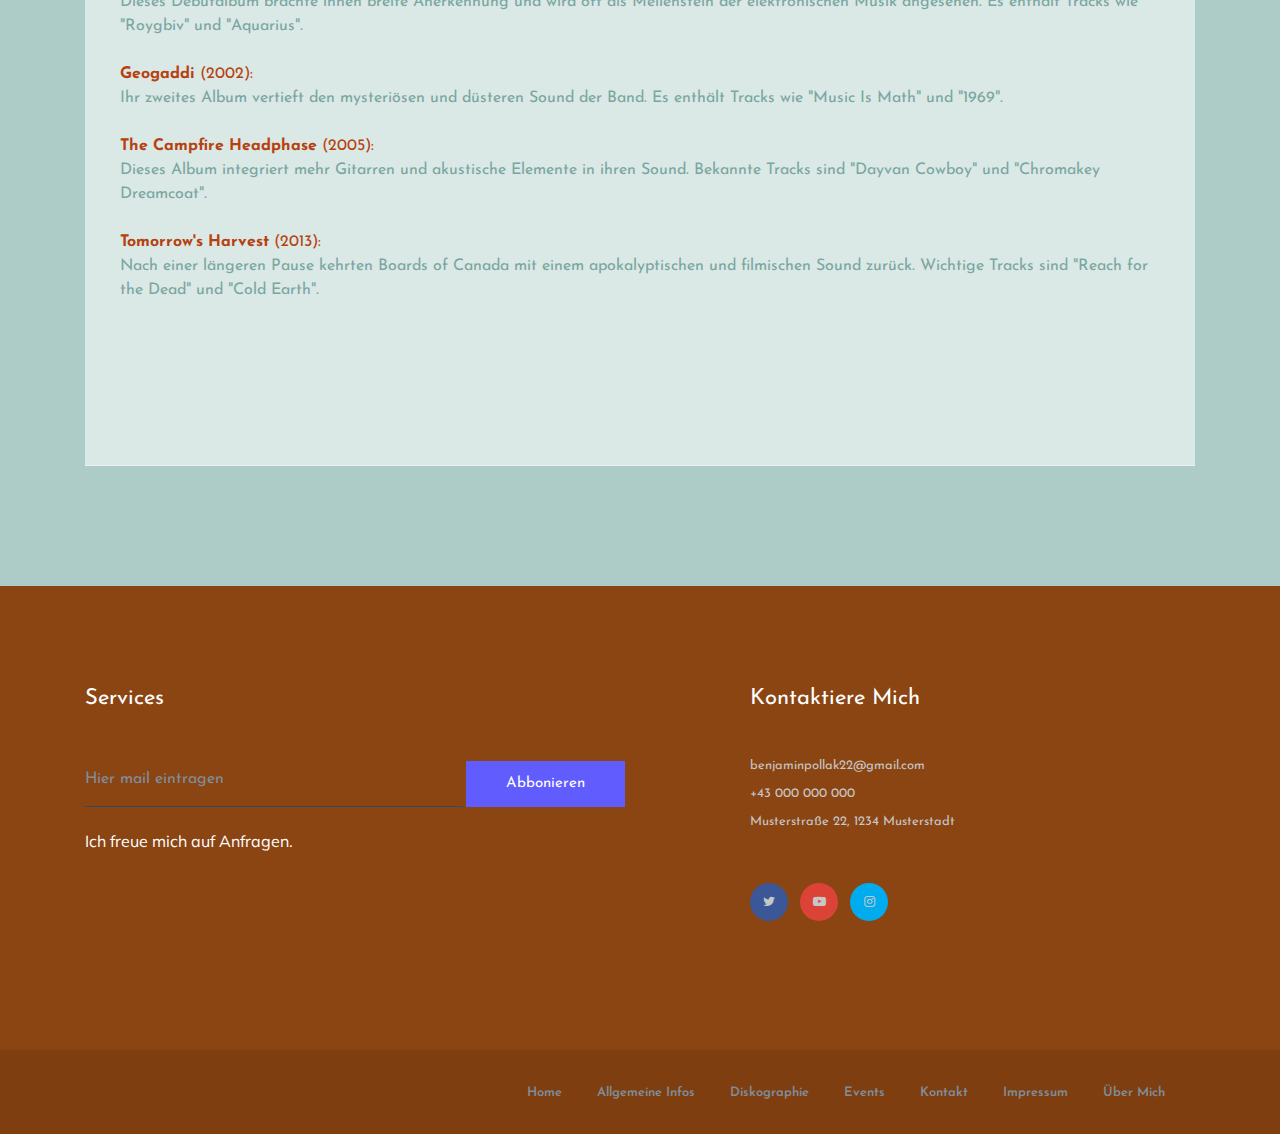
==== commit 825640a8: "add cardgenerator functionality" ====
--- a/about.html
+++ b/about.html
@@ -32,6 +32,11 @@
 
     <script src="js/scrolltotop.js"></script>
     <script src="js/getcontent.js"></script>
+    <script src="js/fullscreen.js"></script>
+    <script src="js/theme.js"></script>
+    <script src="js/cardGenerator.js"></script>
+    <script src="js/configLoader.js"></script>
+
     <script src="https://code.jquery.com/jquery-3.3.1.slim.min.js"
         integrity="sha384-q8i/X+965DzO0rT7abK41JStQIAqVgRVzpbzo5smXKp4YfRvH+8abtTE1Pi6jizo" crossorigin="anonymous">
         </script>
@@ -251,6 +256,9 @@
         </div>
     </div>
 
+    <div class="container" id="content-container-about">
+    </div>
+
     <a href="#top" class="scroll-to-top">
         <div class="arrow-up"></div>
     </a>
--- a/css/style.css
+++ b/css/style.css
@@ -13,7 +13,7 @@
   justify-content: start;
 }
 :root {
-  --main-color1: #4863A0; /* Dunkelblau */
+  --main-color1: #ADCBC7; /* Dunkelblau */
   --main-color2: #79A6A0; /* Türkis */
   --main-color3: #6B8E23; /* Dunkelgrün */
   --complementary-color1: #B7410E; /* Rostrot */
@@ -35,8 +35,8 @@
   font-family: "Josefin Sans", sans-serif;
   font-weight: normal;
   font-style: normal;
-  background-color: #ADCBC7;
-  color: var(--main-color2); /* Türkis als Haupttextfarbe */
+  background-color: var(--main-color1);
+  color: var(--main-color2); 
 }
 
 /* line 12, ../../Arafath/CL/Cl November/221. Music/HTML/scss/theme-default.scss */
@@ -106,7 +106,7 @@
 /* line 41, ../../Arafath/CL/Cl November/221. Music/HTML/scss/theme-default.scss */
 h2, h3, h4, h5 {
   font-family: "Josefin Sans", sans-serif;
-  color: var(--main-color1);
+  color: var(--main-color3);
 }
 
 /* line 45, ../../Arafath/CL/Cl November/221. Music/HTML/scss/theme-default.scss */
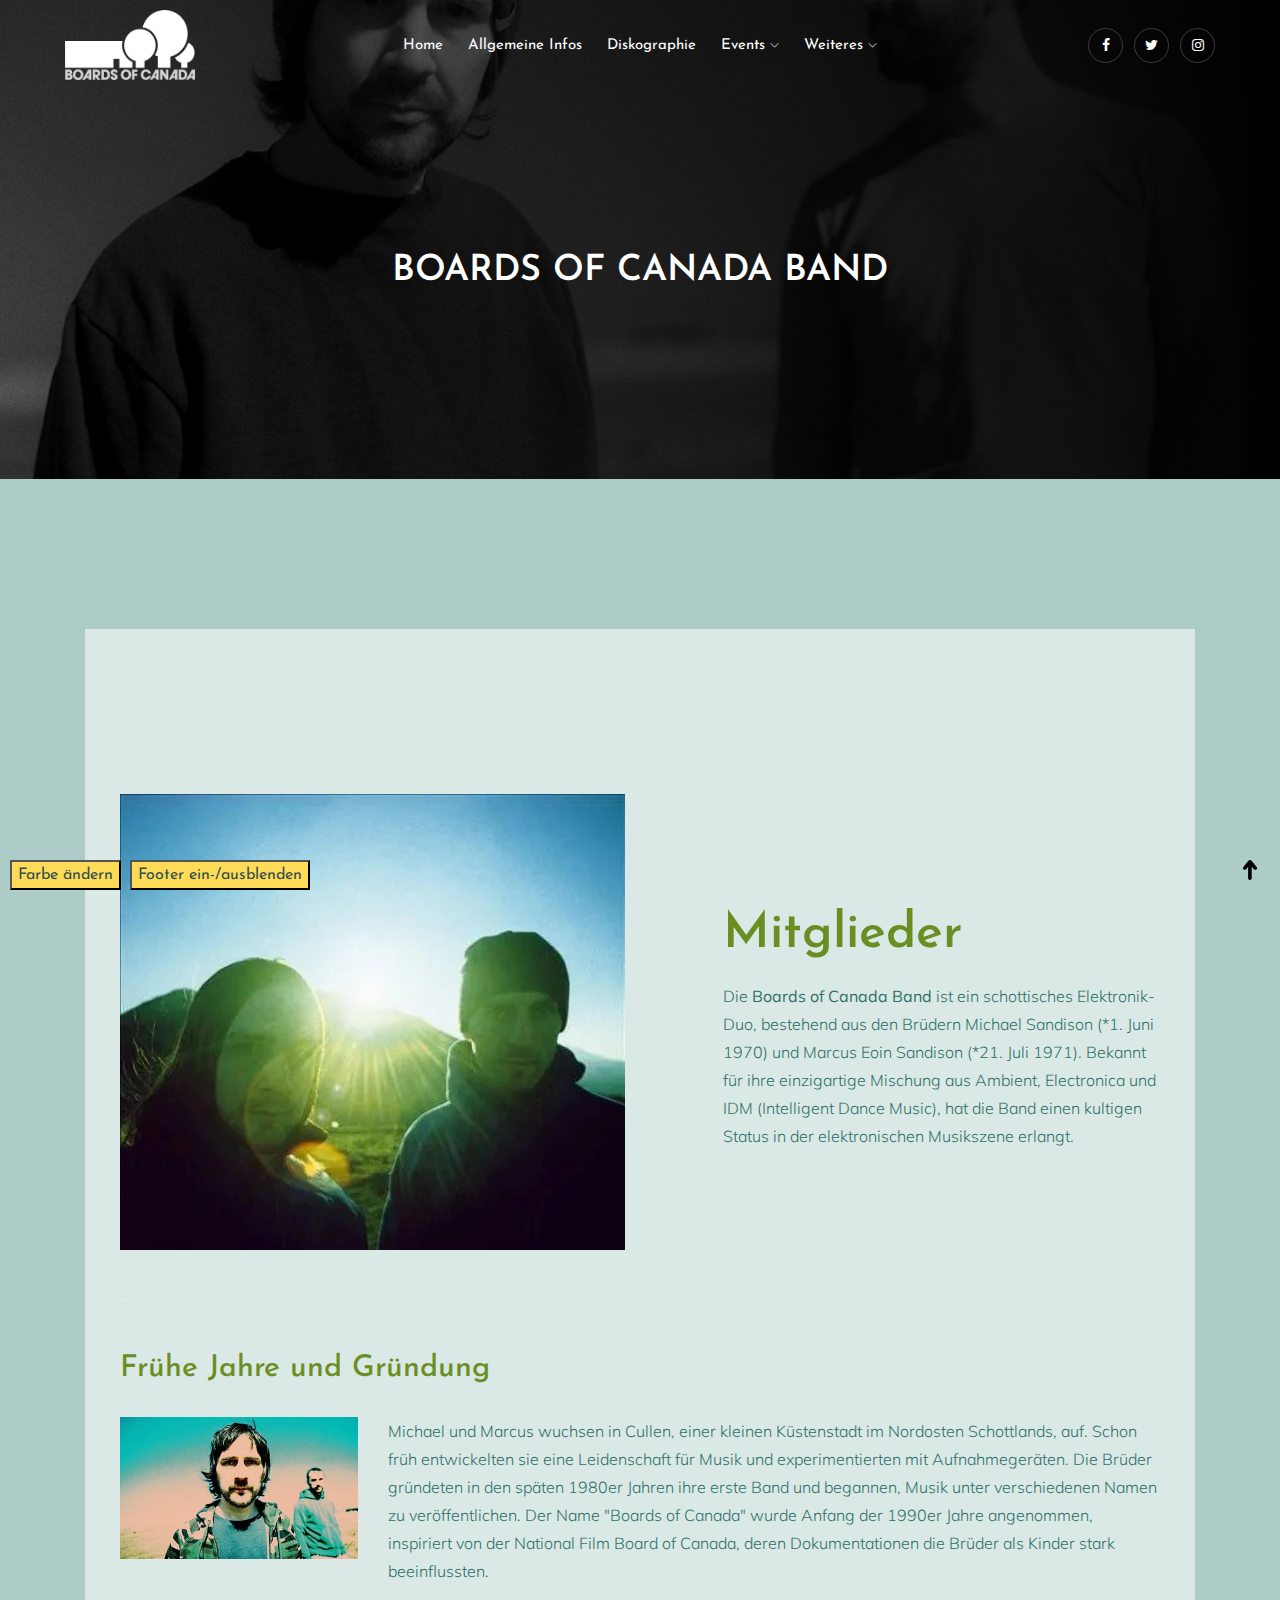
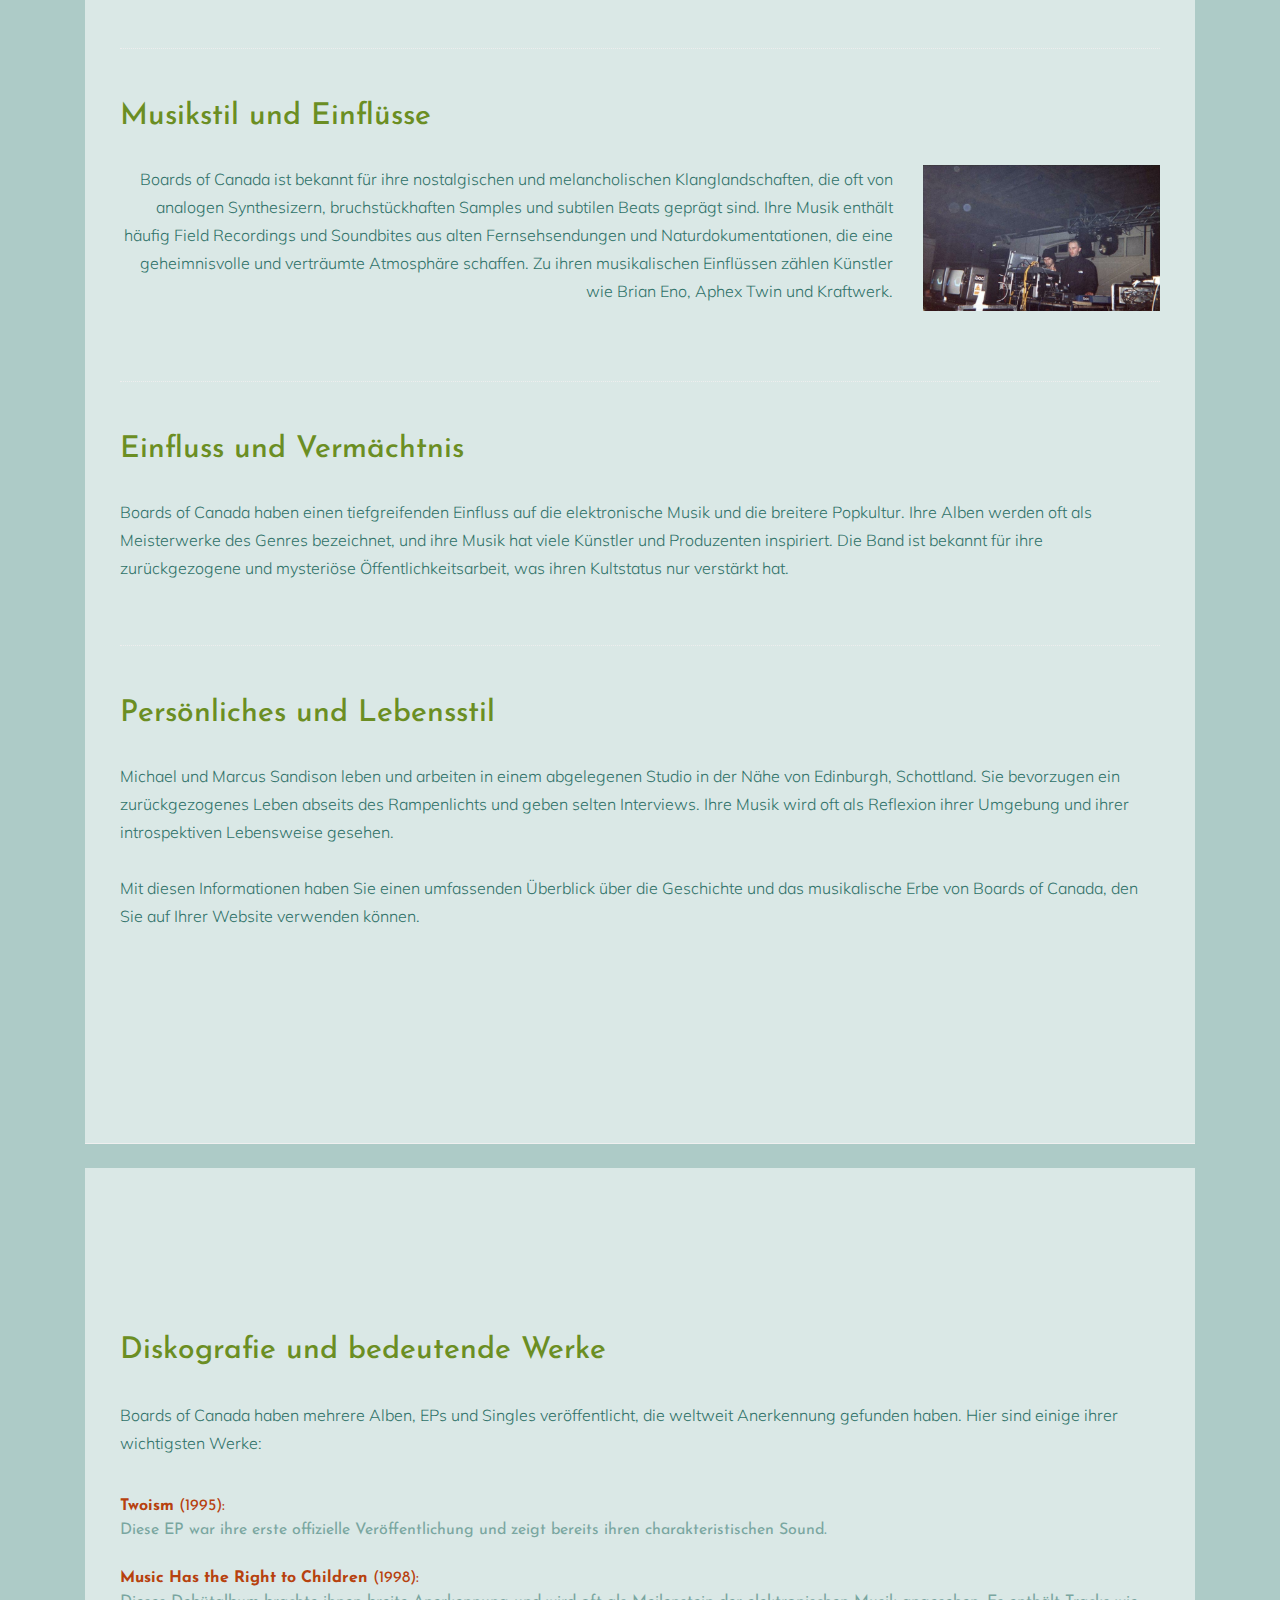
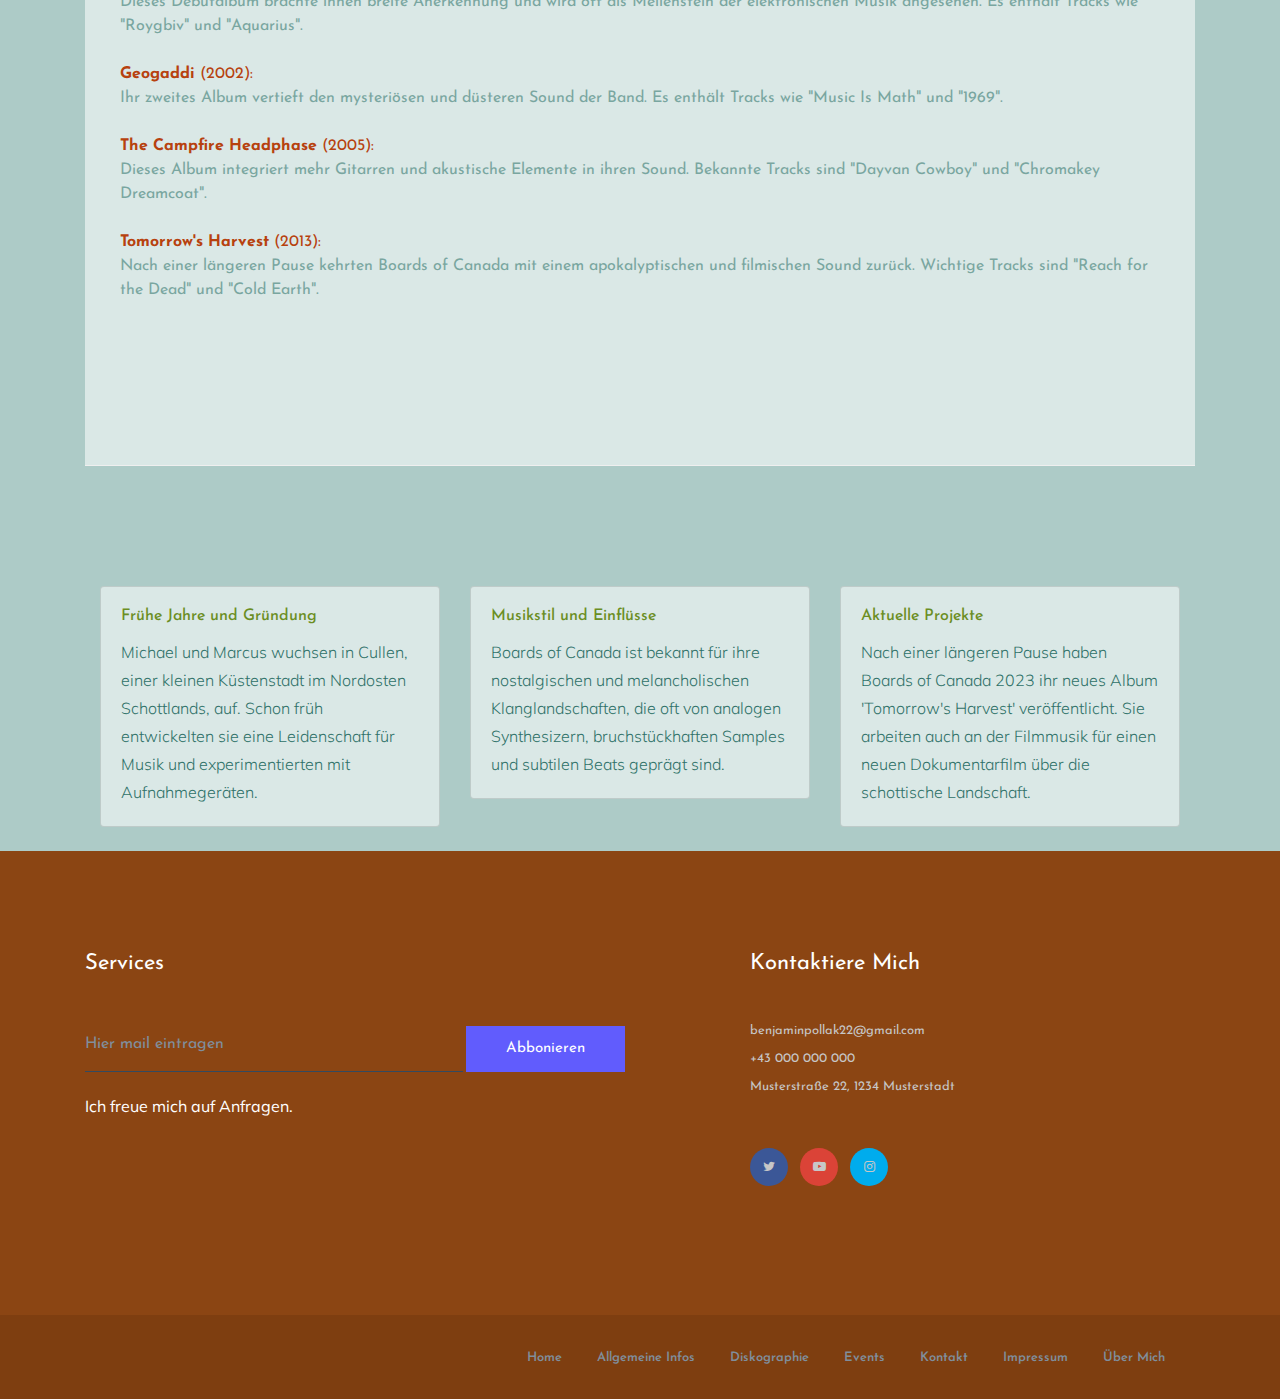
==== commit 078779f8: "add features for all pages" ====
--- a/about.html
+++ b/about.html
@@ -256,8 +256,8 @@
         </div>
     </div>
 
-    <div class="container" id="content-container-about">
-    </div>
+    <div class="container" id="content-container-about"></div>
+    <br>
 
     <a href="#top" class="scroll-to-top">
         <div class="arrow-up"></div>
--- a/css/style.css
+++ b/css/style.css
@@ -16,6 +16,7 @@
   --main-color1: #ADCBC7; /* Dunkelblau */
   --main-color2: #79A6A0; /* Türkis */
   --main-color3: #6B8E23; /* Dunkelgrün */
+  --background-color1: #DAE8E6;
   --complementary-color1: #B7410E; /* Rostrot */
   --complementary-color2: #8B4513; /* Kastanienbraun */
   --neutral-color1: #F4E3D7; /* Sandbeige */
@@ -751,7 +752,7 @@
 
 /* line 13, ../../Arafath/CL/Cl November/221. Music/HTML/scss/_slick-nav.scss */
 .slicknav_menu .slicknav_nav {
-  background: #DAE8E6;
+  background: var(--background-color1);
   float: right;
   margin-top: 0;
   padding: 0;
@@ -2043,7 +2044,7 @@
   padding-bottom: 50px;
   border-bottom: 1px solid #EFEFEF;
   padding-top: 145px;
-  background: #DAE8E6;
+  background:var(--background-color1);
 }
 
 @media (max-width: 767px) {
